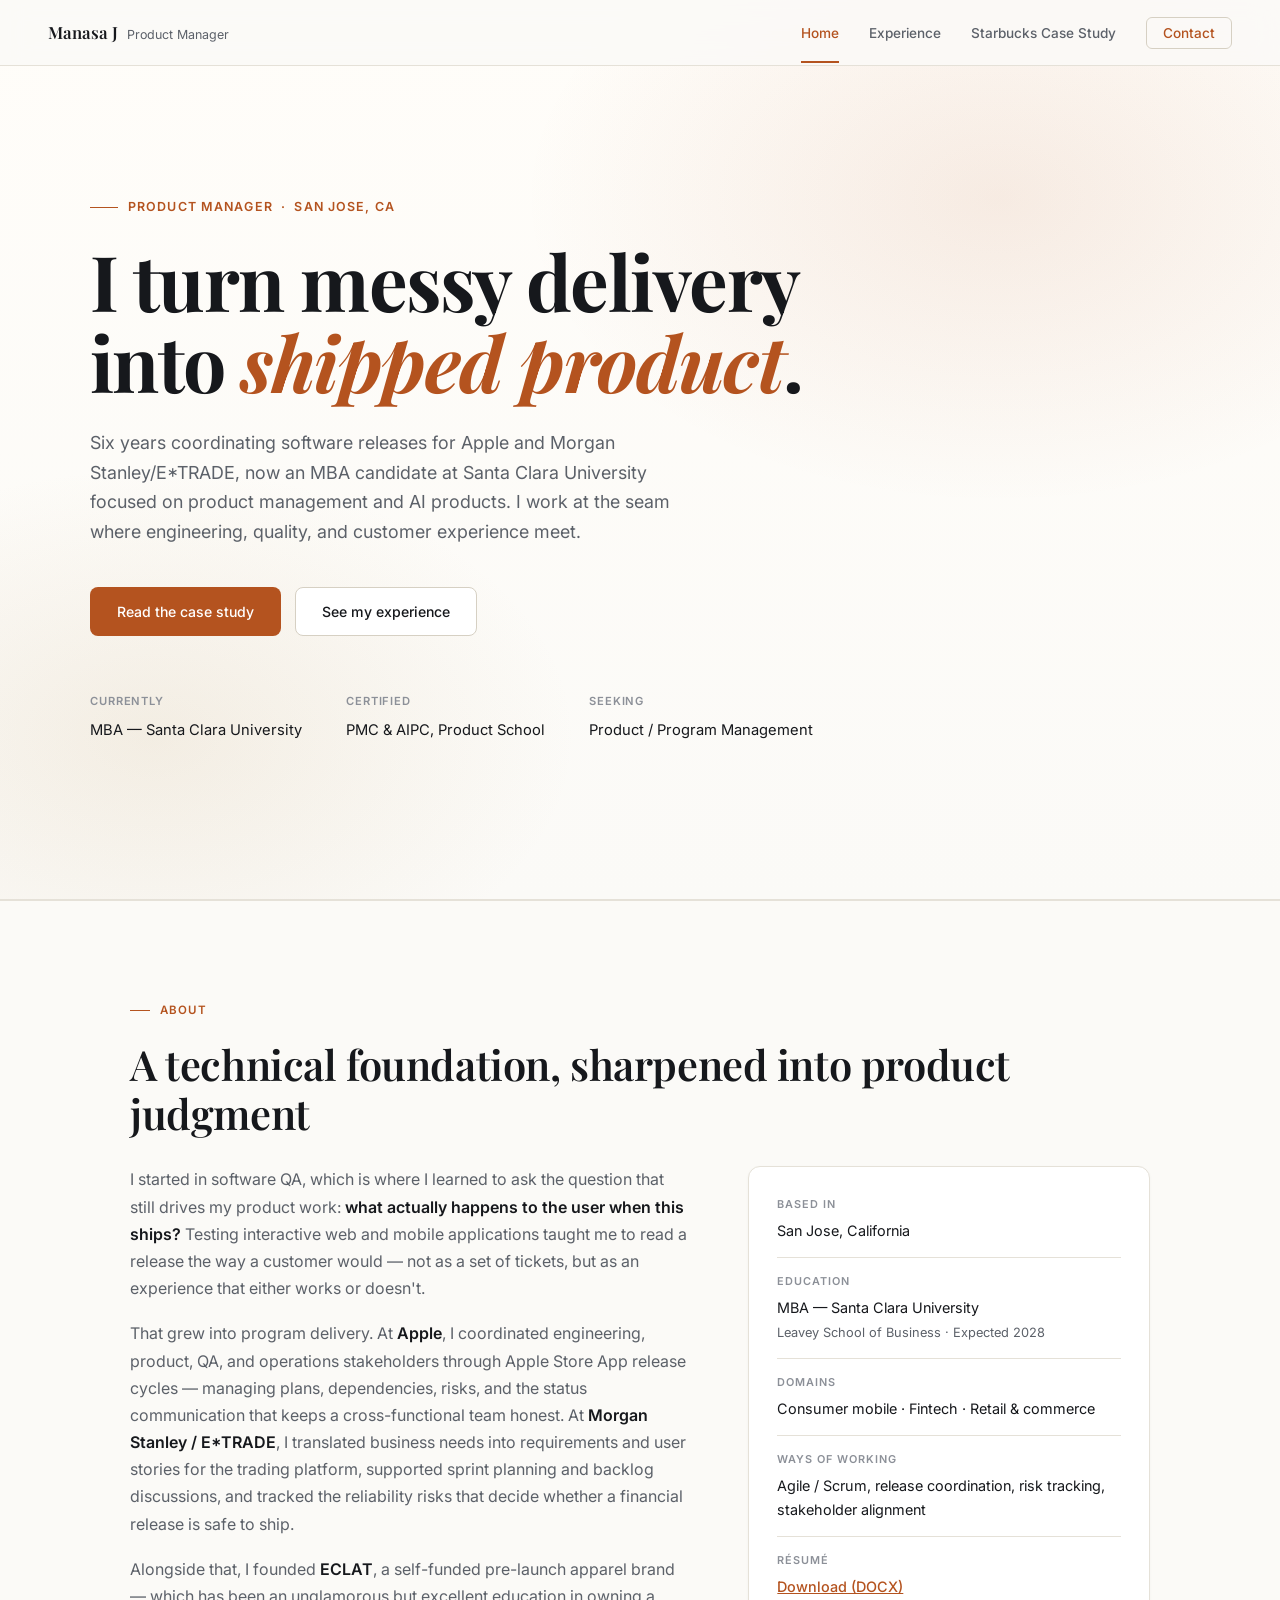
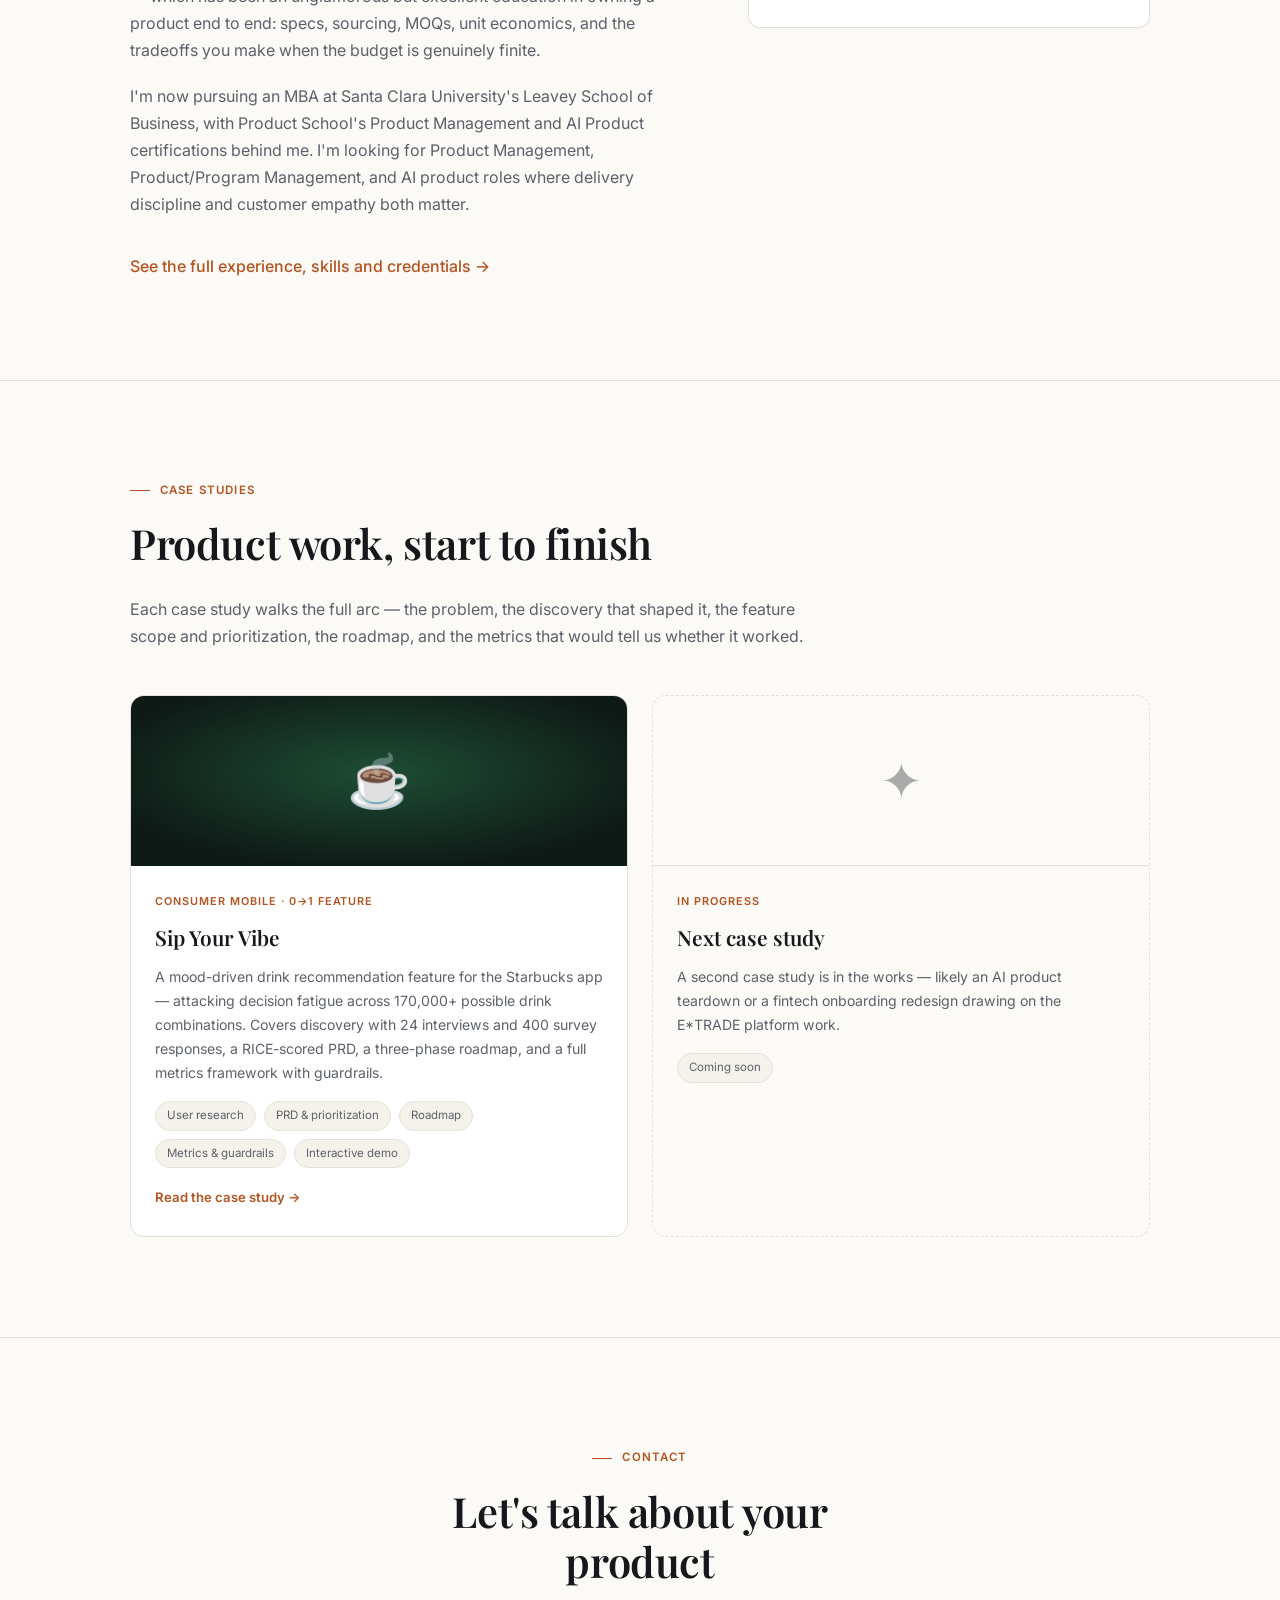
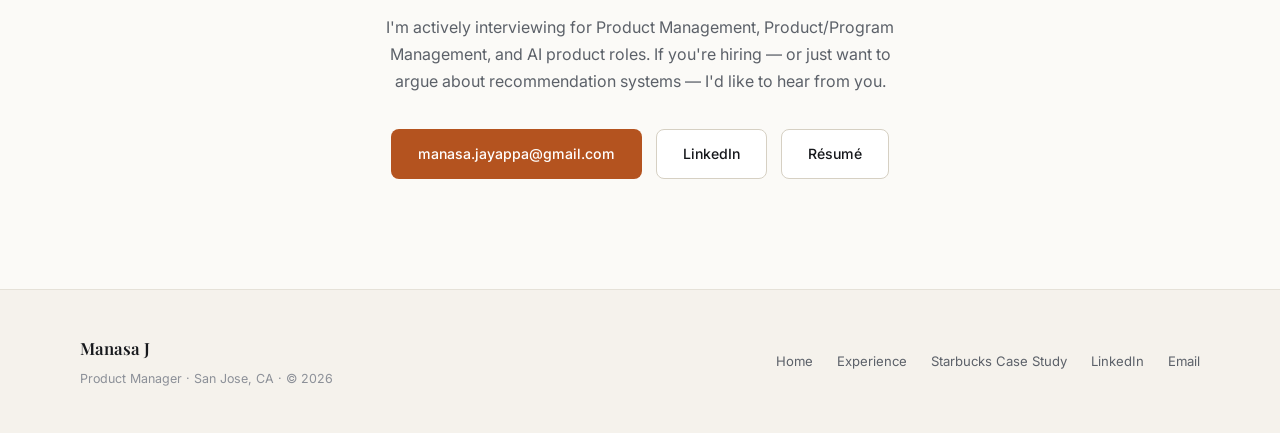
==== index.html @ 71fd7f44 "Split site into Home / Experience / Starbucks tabs; green case study - experience.html: roles, skill" ====
<!DOCTYPE html>
<html lang="en">
<head>
<meta charset="UTF-8">
<meta name="viewport" content="width=device-width, initial-scale=1.0">
<meta name="theme-color" content="#FBFAF7">
<title>Manasa J — Product Manager Portfolio</title>
<meta name="description" content="Product Manager portfolio of Manasa J — MBA candidate at Santa Clara University with program delivery experience across Apple and Morgan Stanley/E*TRADE.">
<meta property="og:title" content="Manasa J — Product Manager Portfolio">
<meta property="og:description" content="Program delivery at Apple and Morgan Stanley/E*TRADE, an MBA at Santa Clara University, and product case studies.">
<meta property="og:type" content="website">
<link rel="icon" href="data:image/svg+xml,%3Csvg xmlns='http://www.w3.org/2000/svg' viewBox='0 0 32 32'%3E%3Crect width='32' height='32' rx='7' fill='%23FBFAF7'/%3E%3Ctext x='16' y='23' font-family='Georgia,serif' font-size='20' font-weight='700' fill='%23B4531F' text-anchor='middle'%3EM%3C/text%3E%3C/svg%3E">
<link rel="preconnect" href="https://fonts.googleapis.com">
<link rel="preconnect" href="https://fonts.gstatic.com" crossorigin>
<link href="https://fonts.googleapis.com/css2?family=Playfair+Display:ital,wght@0,400;0,600;0,700;1,400;1,600&family=Inter:wght@300;400;500;600&display=swap" rel="stylesheet">
<link rel="stylesheet" href="assets/css/style.css">
</head>
<body>

<nav class="nav">
  <a class="nav-name" href="index.html">Manasa J<span>Product Manager</span></a>
  <button class="nav-toggle" aria-expanded="false" aria-label="Toggle navigation">Menu</button>
  <ul class="nav-links">
    <li><a href="index.html" class="current">Home</a></li>
    <li><a href="experience.html">Experience</a></li>
    <li><a href="case-studies/starbucks-mood-drinks.html">Starbucks Case Study</a></li>
    <li><a href="#contact" class="nav-cta">Contact</a></li>
  </ul>
</nav>

<!-- ============ HERO ============ -->
<header class="hero" id="top">
  <div class="hero-bg"></div>
  <div class="hero-inner reveal">
    <p class="hero-tag">Product Manager &nbsp;·&nbsp; San Jose, CA</p>
    <h1>I turn messy delivery into <em>shipped product</em>.</h1>
    <p class="hero-sub">
      Six years coordinating software releases for Apple and Morgan Stanley/E*TRADE, now an MBA candidate
      at Santa Clara University focused on product management and AI products. I work at the seam where
      engineering, quality, and customer experience meet.
    </p>
    <div class="hero-actions">
      <a class="btn btn-primary" href="case-studies/starbucks-mood-drinks.html">Read the case study</a>
      <a class="btn btn-ghost" href="experience.html">See my experience</a>
    </div>
    <div class="hero-meta">
      <div class="meta-item"><label>Currently</label><span>MBA — Santa Clara University</span></div>
      <div class="meta-item"><label>Certified</label><span>PMC &amp; AIPC, Product School</span></div>
      <div class="meta-item"><label>Seeking</label><span>Product / Program Management</span></div>
    </div>
  </div>
</header>

<hr class="divider">

<!-- ============ ABOUT ============ -->
<section class="section reveal" id="about">
  <div class="section-marker">About</div>
  <h2>A technical foundation, sharpened into product judgment</h2>
  <div class="about-grid">
    <div>
      <p>
        I started in software QA, which is where I learned to ask the question that still drives my product
        work: <strong>what actually happens to the user when this ships?</strong> Testing interactive web and
        mobile applications taught me to read a release the way a customer would — not as a set of tickets,
        but as an experience that either works or doesn't.
      </p>
      <p>
        That grew into program delivery. At <strong>Apple</strong>, I coordinated engineering, product, QA, and
        operations stakeholders through Apple Store App release cycles — managing plans, dependencies, risks,
        and the status communication that keeps a cross-functional team honest. At
        <strong>Morgan Stanley / E*TRADE</strong>, I translated business needs into requirements and user
        stories for the trading platform, supported sprint planning and backlog discussions, and tracked the
        reliability risks that decide whether a financial release is safe to ship.
      </p>
      <p>
        Alongside that, I founded <strong>ECLAT</strong>, a self-funded pre-launch apparel brand — which has
        been an unglamorous but excellent education in owning a product end to end: specs, sourcing, MOQs,
        unit economics, and the tradeoffs you make when the budget is genuinely finite.
      </p>
      <p>
        I'm now pursuing an MBA at Santa Clara University's Leavey School of Business, with Product School's
        Product Management and AI Product certifications behind me. I'm looking for Product Management,
        Product/Program Management, and AI product roles where delivery discipline and customer empathy both
        matter.
      </p>
    </div>
    <aside class="about-facts">
      <div class="fact">
        <div class="fact-label">Based in</div>
        <div class="fact-value">San Jose, California</div>
      </div>
      <div class="fact">
        <div class="fact-label">Education</div>
        <div class="fact-value">MBA — Santa Clara University<small>Leavey School of Business · Expected 2028</small></div>
      </div>
      <div class="fact">
        <div class="fact-label">Domains</div>
        <div class="fact-value">Consumer mobile · Fintech · Retail &amp; commerce</div>
      </div>
      <div class="fact">
        <div class="fact-label">Ways of working</div>
        <div class="fact-value">Agile / Scrum, release coordination, risk tracking, stakeholder alignment</div>
      </div>
      <div class="fact">
        <div class="fact-label">Résumé</div>
        <div class="fact-value"><a href="assets/files/Manasa_J_Resume.docx">Download (DOCX)</a></div>
      </div>
    </aside>
  </div>
  <p style="margin-top:34px;"><a href="experience.html" class="inline-link">See the full experience, skills and credentials &rarr;</a></p>
</section>

<hr class="divider">

<!-- ============ CASE STUDIES ============ -->
<section class="section reveal" id="work">
  <div class="section-marker">Case Studies</div>
  <h2>Product work, start to finish</h2>
  <p>
    Each case study walks the full arc — the problem, the discovery that shaped it, the feature scope and
    prioritization, the roadmap, and the metrics that would tell us whether it worked.
  </p>

  <div class="work-grid">
    <a class="work-card" href="case-studies/starbucks-mood-drinks.html">
      <div class="work-thumb brand-starbucks"><span class="glyph">☕</span></div>
      <div class="work-body">
        <div class="work-kicker">Consumer Mobile · 0→1 Feature</div>
        <h3>Sip Your Vibe</h3>
        <p>
          A mood-driven drink recommendation feature for the Starbucks app — attacking decision fatigue across
          170,000+ possible drink combinations. Covers discovery with 24 interviews and 400 survey responses,
          a RICE-scored PRD, a three-phase roadmap, and a full metrics framework with guardrails.
        </p>
        <div class="work-tags">
          <span class="tag">User research</span>
          <span class="tag">PRD &amp; prioritization</span>
          <span class="tag">Roadmap</span>
          <span class="tag">Metrics &amp; guardrails</span>
          <span class="tag">Interactive demo</span>
        </div>
        <div class="work-more">Read the case study →</div>
      </div>
    </a>

    <div class="work-card placeholder">
      <div class="work-thumb"><span class="glyph">✦</span></div>
      <div class="work-body">
        <div class="work-kicker">In progress</div>
        <h3>Next case study</h3>
        <p>
          A second case study is in the works — likely an AI product teardown or a fintech onboarding
          redesign drawing on the E*TRADE platform work.
        </p>
        <div class="work-tags"><span class="tag">Coming soon</span></div>
      </div>
    </div>
  </div>
</section>

<hr class="divider">

<!-- ============ CONTACT ============ -->
<section class="section contact reveal" id="contact">
  <div class="section-marker">Contact</div>
  <h2>Let's talk about your product</h2>
  <p>
    I'm actively interviewing for Product Management, Product/Program Management, and AI product roles.
    If you're hiring — or just want to argue about recommendation systems — I'd like to hear from you.
  </p>
  <div class="contact-links">
    <a class="btn btn-primary" href="mailto:manasa.jayappa@gmail.com">manasa.jayappa@gmail.com</a>
    <a class="btn btn-ghost" href="https://www.linkedin.com/in/YOUR-LINKEDIN/" target="_blank" rel="noopener">LinkedIn</a>
    <a class="btn btn-ghost" href="assets/files/Manasa_J_Resume.docx">Résumé</a>
  </div>
</section>

<footer class="site-footer">
  <div>
    <div class="footer-name">Manasa J</div>
    <p class="footer-note">Product Manager · San Jose, CA · &copy; <span data-year></span></p>
  </div>
  <div class="footer-links">
    <a href="index.html">Home</a>
    <a href="experience.html">Experience</a>
    <a href="case-studies/starbucks-mood-drinks.html">Starbucks Case Study</a>
    <a href="https://www.linkedin.com/in/YOUR-LINKEDIN/" target="_blank" rel="noopener">LinkedIn</a>
    <a href="mailto:manasa.jayappa@gmail.com">Email</a>
  </div>
</footer>

<script src="assets/js/main.js"></script>
</body>
</html>
---- assets/css/style.css ----
/* =========================================================
   Manasa J — Product Manager Portfolio
   Shared design system — light ivory / deep ink
   (Case study pages carry their own subject-brand theme.)
   ========================================================= */

*, *::before, *::after { box-sizing: border-box; margin: 0; padding: 0; }

:root {
  --paper:#FBFAF7;
  --surface:#FFFFFF;
  --panel:#F5F2EC;
  --border:#E5E1D8;
  --border-strong:#D6D0C3;
  --accent:#B4531F;
  --accent-soft:#C9673A;
  --accent-wash:#FAF0E9;
  --text:#16181C;
  --muted:#5C6169;
  --subtle:#8C9098;
  --serif:'Playfair Display', Georgia, serif;
  --sans:'Inter', -apple-system, BlinkMacSystemFont, 'Segoe UI', sans-serif;
  --maxw:1100px;
}

html { scroll-behavior:smooth; }

body {
  background:var(--paper);
  color:var(--text);
  font-family:var(--sans);
  font-size:16px;
  line-height:1.7;
  -webkit-font-smoothing:antialiased;
}

a { color:inherit; }
img { max-width:100%; display:block; }
::selection { background:var(--accent); color:#fff; }

/* ---------- Navigation ---------- */
.nav {
  position:fixed; top:0; left:0; right:0; z-index:100;
  display:flex; align-items:center; justify-content:space-between;
  padding:18px 48px;
  background:rgba(251,250,247,.86);
  backdrop-filter:blur(14px);
  border-bottom:1px solid var(--border);
}
.nav-name {
  font-family:var(--serif); font-size:1.05rem; color:var(--text);
  text-decoration:none; font-weight:600;
}
.nav-name span { color:var(--muted); font-family:var(--sans); font-size:.78rem; font-weight:400; margin-left:9px; }
.nav-links { display:flex; gap:30px; list-style:none; align-items:center; }
.nav-links a { text-decoration:none; color:var(--muted); font-size:.85rem; font-weight:500; transition:color .2s; }
.nav-links a:hover, .nav-links a.active { color:var(--accent); }
.nav-cta {
  border:1px solid var(--border-strong); border-radius:6px;
  padding:7px 16px !important; color:var(--accent) !important; transition:all .2s;
}
.nav-cta:hover { background:var(--accent); border-color:var(--accent); color:#fff !important; }
.nav-toggle {
  display:none; background:none; border:1px solid var(--border-strong);
  border-radius:6px; color:var(--text); font-size:.9rem; font-weight:500;
  padding:7px 14px; cursor:pointer;
}

/* ---------- Layout ---------- */
.section { max-width:var(--maxw); margin:0 auto; padding:100px 40px; }
.section.narrow { max-width:920px; }
.divider { border:none; border-top:1px solid var(--border); margin:0; }

.section-marker {
  font-size:.72rem; font-weight:600; letter-spacing:.1em; text-transform:uppercase;
  color:var(--accent); margin-bottom:18px;
  display:flex; align-items:center; gap:10px;
}
.section-marker::before { content:''; display:block; width:20px; height:1px; background:var(--accent); }

h1,h2,h3 { font-family:var(--serif); color:var(--text); }
h2 { font-size:clamp(1.8rem,3.5vw,2.6rem); font-weight:600; line-height:1.2; margin-bottom:28px; letter-spacing:-.01em; }
h3 { font-size:1.25rem; font-weight:600; margin-bottom:12px; }
p { color:var(--muted); margin-bottom:18px; max-width:68ch; }
p:last-child { margin-bottom:0; }
strong { color:var(--text); font-weight:600; }

/* ---------- Hero ---------- */
.hero {
  min-height:100vh; display:flex; flex-direction:column; justify-content:center;
  padding:120px 80px 80px; position:relative; overflow:hidden;
  border-bottom:1px solid var(--border);
}
.hero-bg {
  position:absolute; inset:0;
  background:
    radial-gradient(ellipse 60% 55% at 78% 22%, rgba(180,83,31,.10) 0%, transparent 62%),
    radial-gradient(ellipse 55% 50% at 12% 82%, rgba(198,168,120,.16) 0%, transparent 60%),
    linear-gradient(180deg, #FFFDF9 0%, var(--paper) 100%);
}
.hero-inner { position:relative; max-width:var(--maxw); margin:0 auto; width:100%; }
.hero-tag { font-size:.78rem; font-weight:600; letter-spacing:.09em; text-transform:uppercase; color:var(--accent); margin-bottom:22px; }
.hero-tag::before { content:''; display:inline-block; width:28px; height:1px; background:var(--accent); vertical-align:middle; margin-right:10px; }
.hero h1 { font-size:clamp(2.6rem,6vw,4.8rem); font-weight:700; line-height:1.06; max-width:16ch; letter-spacing:-.02em; }
.hero h1 em { font-style:italic; color:var(--accent); }
.hero-sub { margin-top:26px; font-size:1.12rem; color:var(--muted); max-width:56ch; line-height:1.65; }
.hero-actions { margin-top:40px; display:flex; gap:14px; flex-wrap:wrap; }
.btn {
  display:inline-block; text-decoration:none; font-size:.88rem; font-weight:500;
  padding:12px 26px; border-radius:8px; transition:all .2s; border:1px solid transparent;
}
.btn-primary { background:var(--accent); color:#fff; }
.btn-primary:hover { background:var(--accent-soft); transform:translateY(-1px); }
.btn-ghost { border-color:var(--border-strong); color:var(--text); background:var(--surface); }
.btn-ghost:hover { border-color:var(--accent); color:var(--accent); }
.hero-meta { margin-top:56px; display:flex; gap:44px; flex-wrap:wrap; }
.meta-item label { display:block; font-size:.7rem; letter-spacing:.08em; color:var(--subtle); margin-bottom:4px; font-weight:600; text-transform:uppercase; }
.meta-item span { font-size:.92rem; color:var(--text); }

/* ---------- About ---------- */
.about-grid { display:grid; grid-template-columns:1.4fr 1fr; gap:56px; align-items:start; }
.about-facts { background:var(--surface); border:1px solid var(--border); border-radius:12px; padding:28px; box-shadow:0 1px 3px rgba(22,24,28,.04); }
.fact { padding:14px 0; border-bottom:1px solid var(--border); }
.fact:last-child { border-bottom:none; padding-bottom:0; }
.fact:first-child { padding-top:0; }
.fact-label { font-size:.68rem; letter-spacing:.09em; text-transform:uppercase; color:var(--subtle); margin-bottom:5px; font-weight:600; }
.fact-value { font-size:.9rem; color:var(--text); }
.fact-value small { display:block; color:var(--muted); font-size:.8rem; margin-top:2px; }
.fact-value a { color:var(--accent); font-weight:500; }

/* ---------- Case study cards ---------- */
.work-grid { display:grid; grid-template-columns:repeat(auto-fit,minmax(320px,1fr)); gap:24px; margin-top:44px; }
.work-card {
  display:block; text-decoration:none; background:var(--surface);
  border:1px solid var(--border); border-radius:14px; overflow:hidden;
  transition:transform .25s ease, box-shadow .25s ease, border-color .25s ease;
}
.work-card:hover { transform:translateY(-4px); border-color:var(--border-strong); box-shadow:0 12px 28px rgba(22,24,28,.10); }
.work-thumb {
  height:170px; position:relative; display:flex; align-items:center; justify-content:center;
  background:var(--panel); border-bottom:1px solid var(--border);
}
/* Each case study thumbnail previews its own subject's brand colours */
.work-thumb.brand-starbucks { background:radial-gradient(ellipse 80% 80% at 50% 45%, #1E4D35 0%, #0E1A16 72%); border-bottom-color:#0E1A16; }
.work-thumb .glyph { font-size:3.2rem; }
.work-body { padding:26px 24px 28px; }
.work-kicker { font-size:.68rem; letter-spacing:.09em; text-transform:uppercase; color:var(--accent); font-weight:600; margin-bottom:10px; }
.work-card h3 { font-size:1.3rem; margin-bottom:10px; }
.work-card p { font-size:.88rem; margin-bottom:16px; }
.work-tags { display:flex; flex-wrap:wrap; gap:8px; }
.tag { font-size:.72rem; padding:4px 11px; background:var(--panel); border:1px solid var(--border); border-radius:20px; color:var(--muted); }
.work-more { margin-top:18px; font-size:.82rem; color:var(--accent); font-weight:600; }
.work-card.placeholder { border-style:dashed; background:transparent; }
.work-card.placeholder:hover { transform:none; box-shadow:none; border-color:var(--border); }
.work-card.placeholder .work-thumb { background:transparent; }
.work-card.placeholder .glyph { opacity:.35; }

/* ---------- Experience timeline ---------- */
.timeline { margin-top:44px; position:relative; }
.timeline::before { content:''; position:absolute; left:7px; top:10px; bottom:10px; width:1px; background:var(--border-strong); }
.tl-item { position:relative; padding-left:44px; padding-bottom:44px; }
.tl-item:last-child { padding-bottom:0; }
.tl-dot { position:absolute; left:0; top:6px; width:15px; height:15px; border-radius:50%; background:var(--paper); border:2px solid var(--border-strong); }
.tl-item.current .tl-dot { background:var(--accent); border-color:var(--accent); }
.tl-head { display:flex; justify-content:space-between; gap:18px; flex-wrap:wrap; align-items:baseline; margin-bottom:4px; }
.tl-role { font-family:var(--serif); font-size:1.2rem; font-weight:600; color:var(--text); }
.tl-when { font-size:.76rem; color:var(--subtle); white-space:nowrap; letter-spacing:.04em; font-weight:500; }
.tl-org { font-size:.85rem; color:var(--accent); margin-bottom:12px; font-weight:500; }
.tl-points { list-style:none; }
.tl-points li { font-size:.88rem; color:var(--muted); padding:4px 0; display:flex; gap:11px; align-items:baseline; }
.tl-points li::before { content:'–'; color:var(--subtle); flex-shrink:0; }

/* ---------- Skills ---------- */
.skills-grid { display:grid; grid-template-columns:repeat(auto-fit,minmax(260px,1fr)); gap:20px; margin-top:44px; }
.skill-card { background:var(--surface); border:1px solid var(--border); border-radius:12px; padding:26px 22px; }
.skill-card h3 { font-family:var(--sans); font-size:.9rem; font-weight:600; margin-bottom:16px; letter-spacing:.01em; }
.chips { display:flex; flex-wrap:wrap; gap:8px; }

/* ---------- Education & certs ---------- */
.edu-grid { display:grid; grid-template-columns:repeat(auto-fit,minmax(250px,1fr)); gap:1px; background:var(--border); border:1px solid var(--border); border-radius:12px; overflow:hidden; margin-top:40px; }
.edu-cell { background:var(--surface); padding:26px 24px; }
.edu-degree { font-family:var(--serif); font-size:1.05rem; font-weight:600; color:var(--text); margin-bottom:6px; }
.edu-school { font-size:.85rem; color:var(--accent); margin-bottom:4px; }
.edu-when { font-size:.78rem; color:var(--subtle); }
.cert-row { display:flex; gap:16px; flex-wrap:wrap; margin-top:28px; }
.cert {
  display:flex; align-items:center; gap:12px; background:var(--accent-wash);
  border:1px solid var(--border); border-left:3px solid var(--accent);
  border-radius:0 8px 8px 0; padding:16px 22px;
}
.cert-name { font-size:.88rem; color:var(--text); font-weight:600; }
.cert-issuer { font-size:.76rem; color:var(--muted); }

/* ---------- Contact ---------- */
.contact { text-align:center; padding-top:110px; padding-bottom:110px; }
.contact .section-marker { justify-content:center; }
.contact h2 { max-width:20ch; margin-left:auto; margin-right:auto; }
.contact p { margin-left:auto; margin-right:auto; max-width:52ch; }
.contact-links { display:flex; gap:14px; justify-content:center; flex-wrap:wrap; margin-top:34px; }

/* ---------- Footer ---------- */
.site-footer {
  border-top:1px solid var(--border); background:var(--panel);
  padding:44px 80px;
  display:flex; justify-content:space-between; align-items:center; flex-wrap:wrap; gap:20px;
}
.footer-name { font-family:var(--serif); font-size:1.05rem; color:var(--text); font-weight:600; }
.footer-note { font-size:.78rem; color:var(--subtle); margin-top:5px; max-width:none; }
.footer-links { display:flex; gap:24px; flex-wrap:wrap; }
.footer-links a { font-size:.82rem; color:var(--muted); text-decoration:none; transition:color .2s; }
.footer-links a:hover { color:var(--accent); }

/* ---------- Reveal on scroll ---------- */
.reveal { opacity:0; transform:translateY(22px); }
.reveal.in { opacity:1; transform:none; transition:opacity .7s ease, transform .7s ease; }
@media (prefers-reduced-motion: reduce) {
  .reveal { opacity:1; transform:none; }
  html { scroll-behavior:auto; }
}

/* ---------- Responsive ---------- */
@media (max-width:860px) {
  .about-grid { grid-template-columns:1fr; gap:36px; }
}
@media (max-width:768px) {
  .nav { padding:14px 22px; flex-wrap:wrap; }
  .nav-toggle { display:block; }
  .nav-links {
    display:none; width:100%; flex-direction:column; align-items:flex-start;
    gap:2px; padding:14px 0 6px;
  }
  .nav-links.open { display:flex; }
  .nav-links a { padding:8px 0; font-size:.92rem; }
  .nav-cta { padding:8px 16px !important; }
  .hero { padding:110px 24px 70px; min-height:auto; }
  .section { padding:70px 24px; }
  .hero-meta { gap:26px; }
  .site-footer { padding:36px 24px; flex-direction:column; align-items:flex-start; }
  .timeline::before { left:6px; }
}

/* =========================================================
   Multi-page shell — tabs, sub-page headers, cross-page CTA
   ========================================================= */

/* Current tab */
.nav-links a.current { color:var(--accent); position:relative; }
.nav-links a.current::after {
  content:''; position:absolute; left:0; right:0; bottom:-22px;
  height:2px; background:var(--accent);
}
.nav-links a.current.nav-cta::after { display:none; }

/* Inline text link */
.inline-link { color:var(--accent); text-decoration:none; font-weight:500; border-bottom:1px solid transparent; transition:border-color .2s; }
.inline-link:hover { border-bottom-color:var(--accent); }

/* Sub-page header */
.page-head {
  position:relative; overflow:hidden;
  padding:158px 80px 70px;
  border-bottom:1px solid var(--border);
}
.page-head-bg {
  position:absolute; inset:0;
  background:
    radial-gradient(ellipse 55% 80% at 80% 18%, rgba(180,83,31,.09) 0%, transparent 62%),
    radial-gradient(ellipse 50% 70% at 8% 92%, rgba(198,168,120,.15) 0%, transparent 60%),
    linear-gradient(180deg, #FFFDF9 0%, var(--paper) 100%);
}
.page-head-inner { position:relative; max-width:var(--maxw); margin:0 auto; }
.page-head h1 {
  font-size:clamp(2.2rem,4.6vw,3.4rem); font-weight:700; line-height:1.08;
  margin-top:6px; letter-spacing:-.02em; max-width:18ch;
}
.page-head h1 em { font-style:italic; color:var(--accent); }
.page-head .lede { margin-top:20px; font-size:1.05rem; color:var(--muted); max-width:60ch; }

/* Cross-page CTA card */
.cs-next-card {
  display:flex; justify-content:space-between; align-items:center; gap:24px; flex-wrap:wrap;
  background:var(--surface); border:1px solid var(--border); border-radius:12px; padding:32px 34px;
}
.cs-next-card h3 { margin-bottom:6px; }
.cs-next-card p { font-size:.88rem; margin:0; }

@media (max-width:768px) {
  .nav-links a.current::after { display:none; }
  .page-head { padding:104px 24px 50px; }
  .cs-next-card { padding:26px 22px; }
}
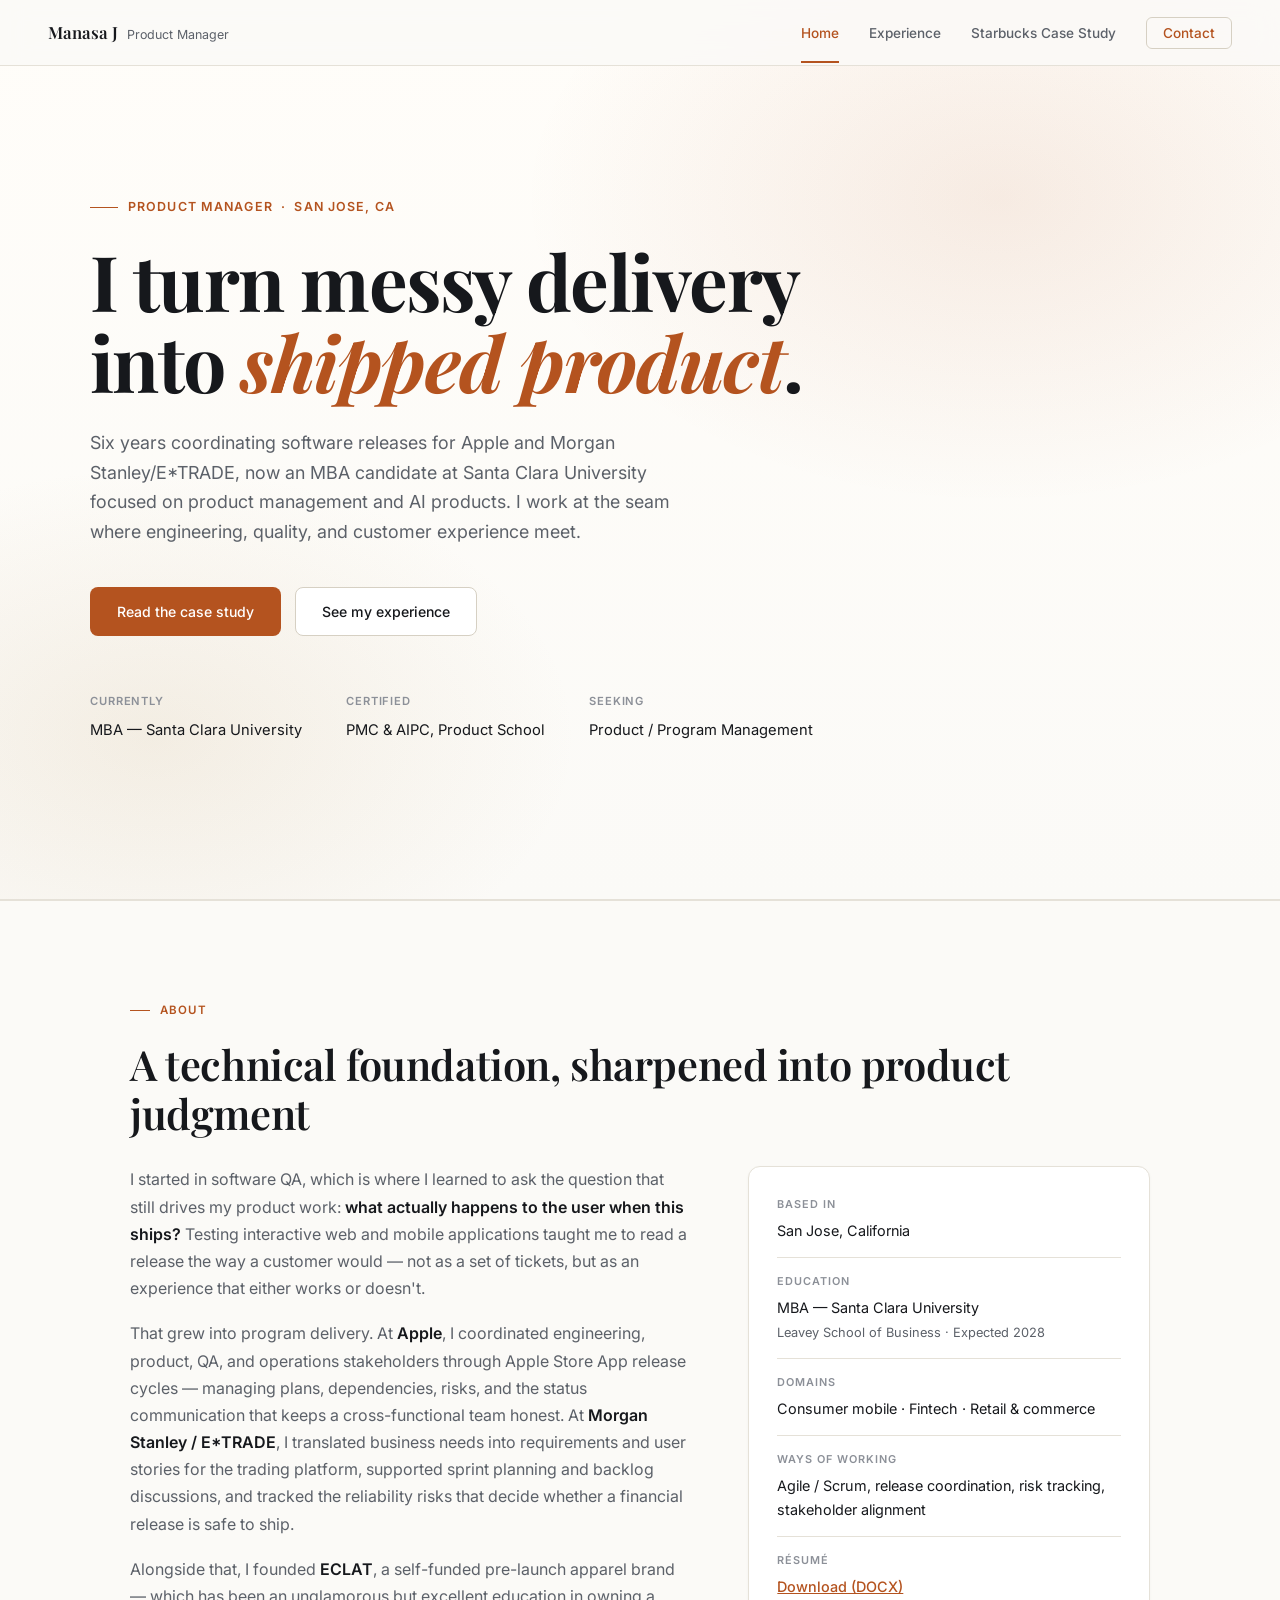
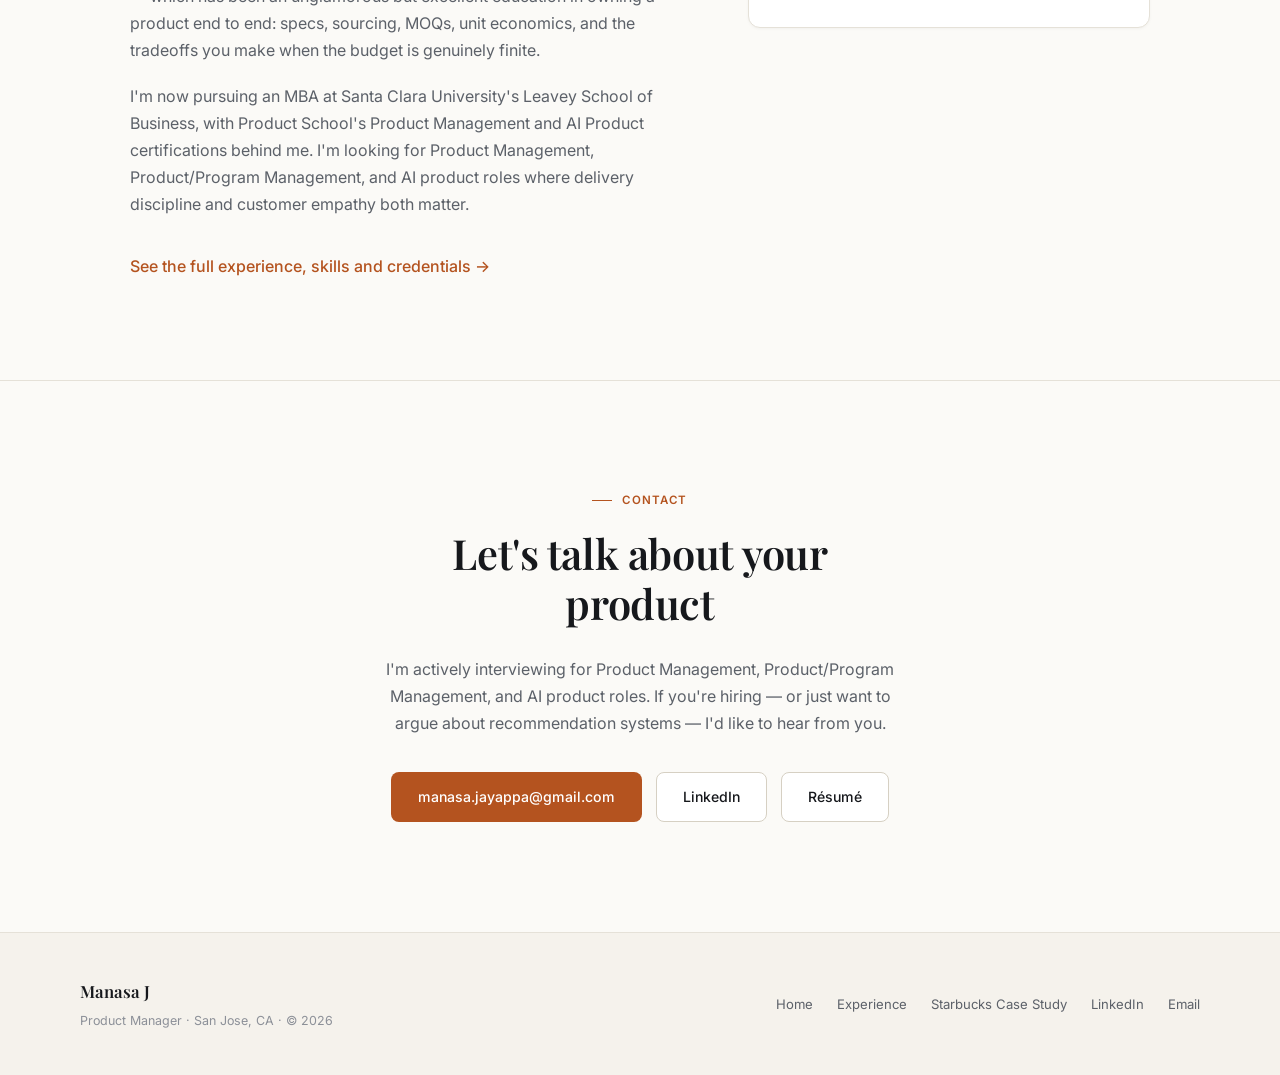
==== commit e551d907: "Move case study off the landing page into an At-a-Glance summary - index.html: remove the case-studi" ====
--- a/index.html
+++ b/index.html
@@ -113,54 +113,6 @@
 
 <hr class="divider">
 
-<!-- ============ CASE STUDIES ============ -->
-<section class="section reveal" id="work">
-  <div class="section-marker">Case Studies</div>
-  <h2>Product work, start to finish</h2>
-  <p>
-    Each case study walks the full arc — the problem, the discovery that shaped it, the feature scope and
-    prioritization, the roadmap, and the metrics that would tell us whether it worked.
-  </p>
-
-  <div class="work-grid">
-    <a class="work-card" href="case-studies/starbucks-mood-drinks.html">
-      <div class="work-thumb brand-starbucks"><span class="glyph">☕</span></div>
-      <div class="work-body">
-        <div class="work-kicker">Consumer Mobile · 0→1 Feature</div>
-        <h3>Sip Your Vibe</h3>
-        <p>
-          A mood-driven drink recommendation feature for the Starbucks app — attacking decision fatigue across
-          170,000+ possible drink combinations. Covers discovery with 24 interviews and 400 survey responses,
-          a RICE-scored PRD, a three-phase roadmap, and a full metrics framework with guardrails.
-        </p>
-        <div class="work-tags">
-          <span class="tag">User research</span>
-          <span class="tag">PRD &amp; prioritization</span>
-          <span class="tag">Roadmap</span>
-          <span class="tag">Metrics &amp; guardrails</span>
-          <span class="tag">Interactive demo</span>
-        </div>
-        <div class="work-more">Read the case study →</div>
-      </div>
-    </a>
-
-    <div class="work-card placeholder">
-      <div class="work-thumb"><span class="glyph">✦</span></div>
-      <div class="work-body">
-        <div class="work-kicker">In progress</div>
-        <h3>Next case study</h3>
-        <p>
-          A second case study is in the works — likely an AI product teardown or a fintech onboarding
-          redesign drawing on the E*TRADE platform work.
-        </p>
-        <div class="work-tags"><span class="tag">Coming soon</span></div>
-      </div>
-    </div>
-  </div>
-</section>
-
-<hr class="divider">
-
 <!-- ============ CONTACT ============ -->
 <section class="section contact reveal" id="contact">
   <div class="section-marker">Contact</div>
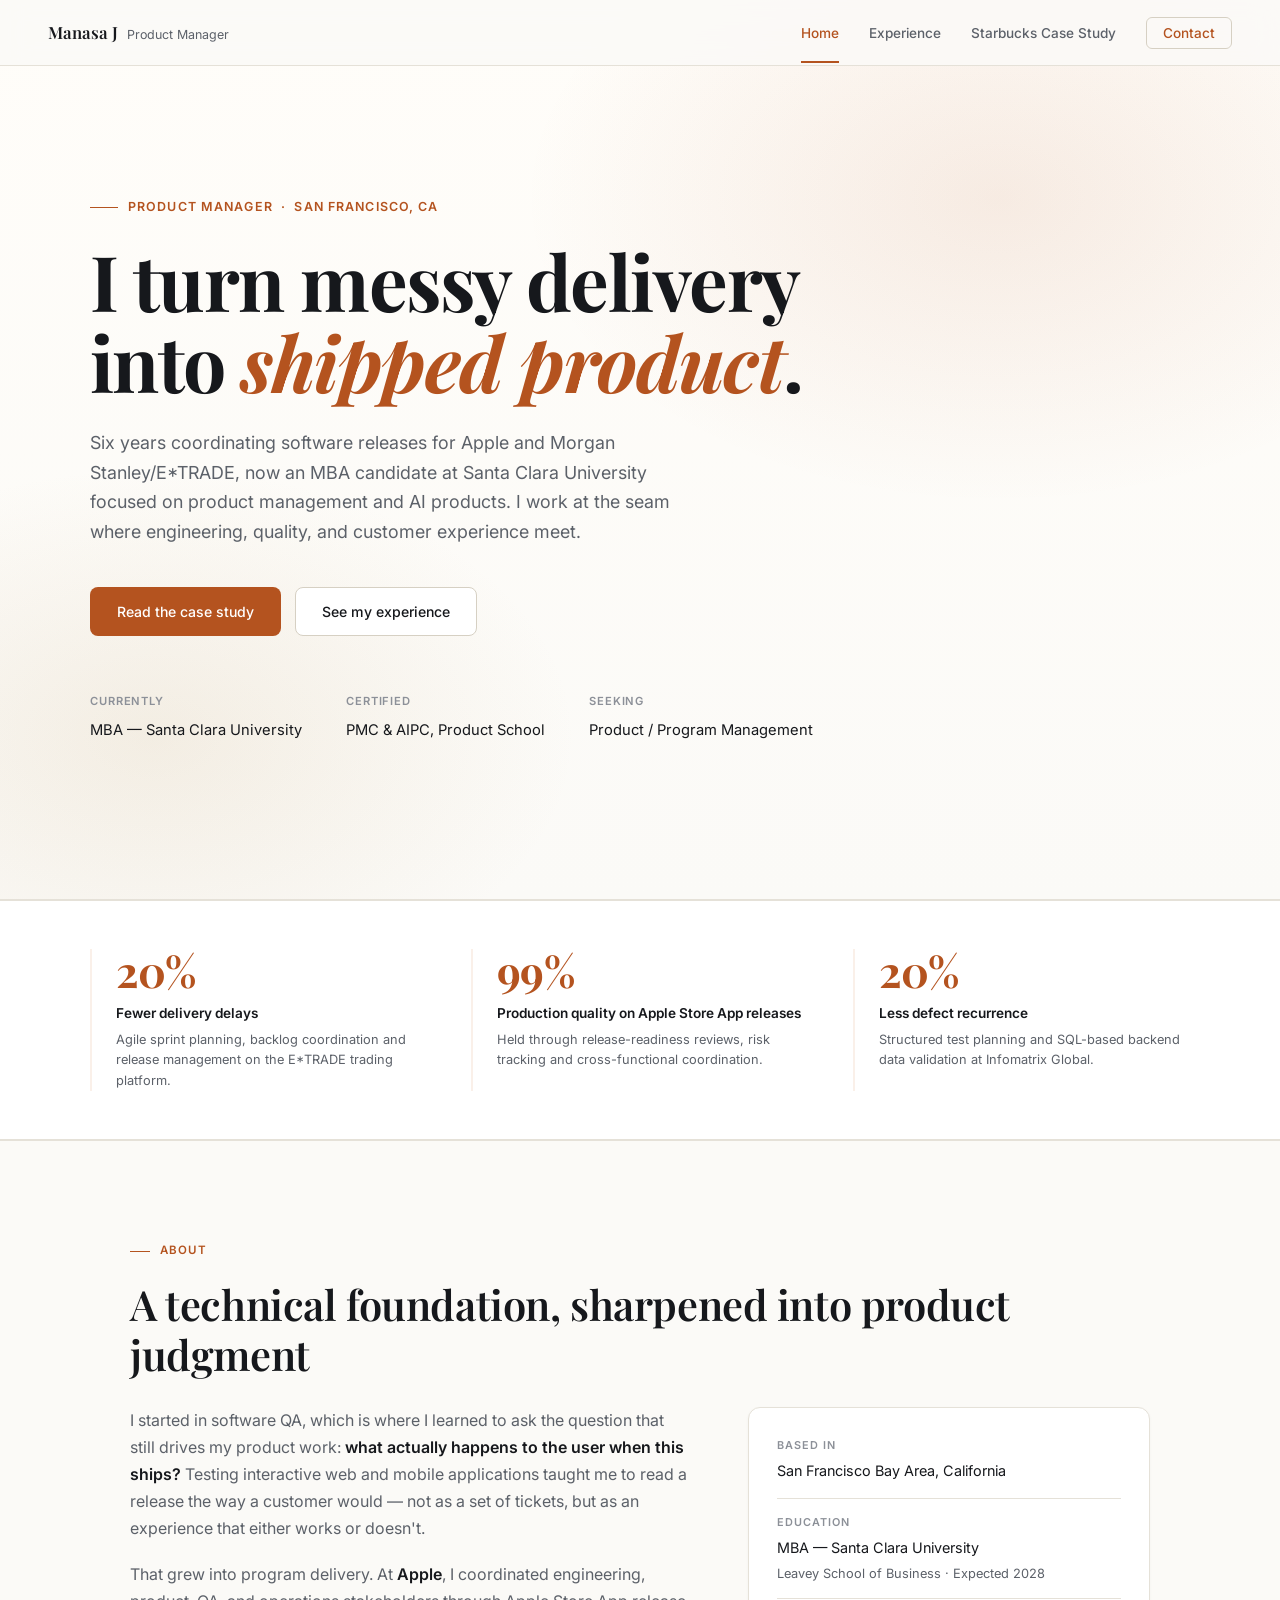
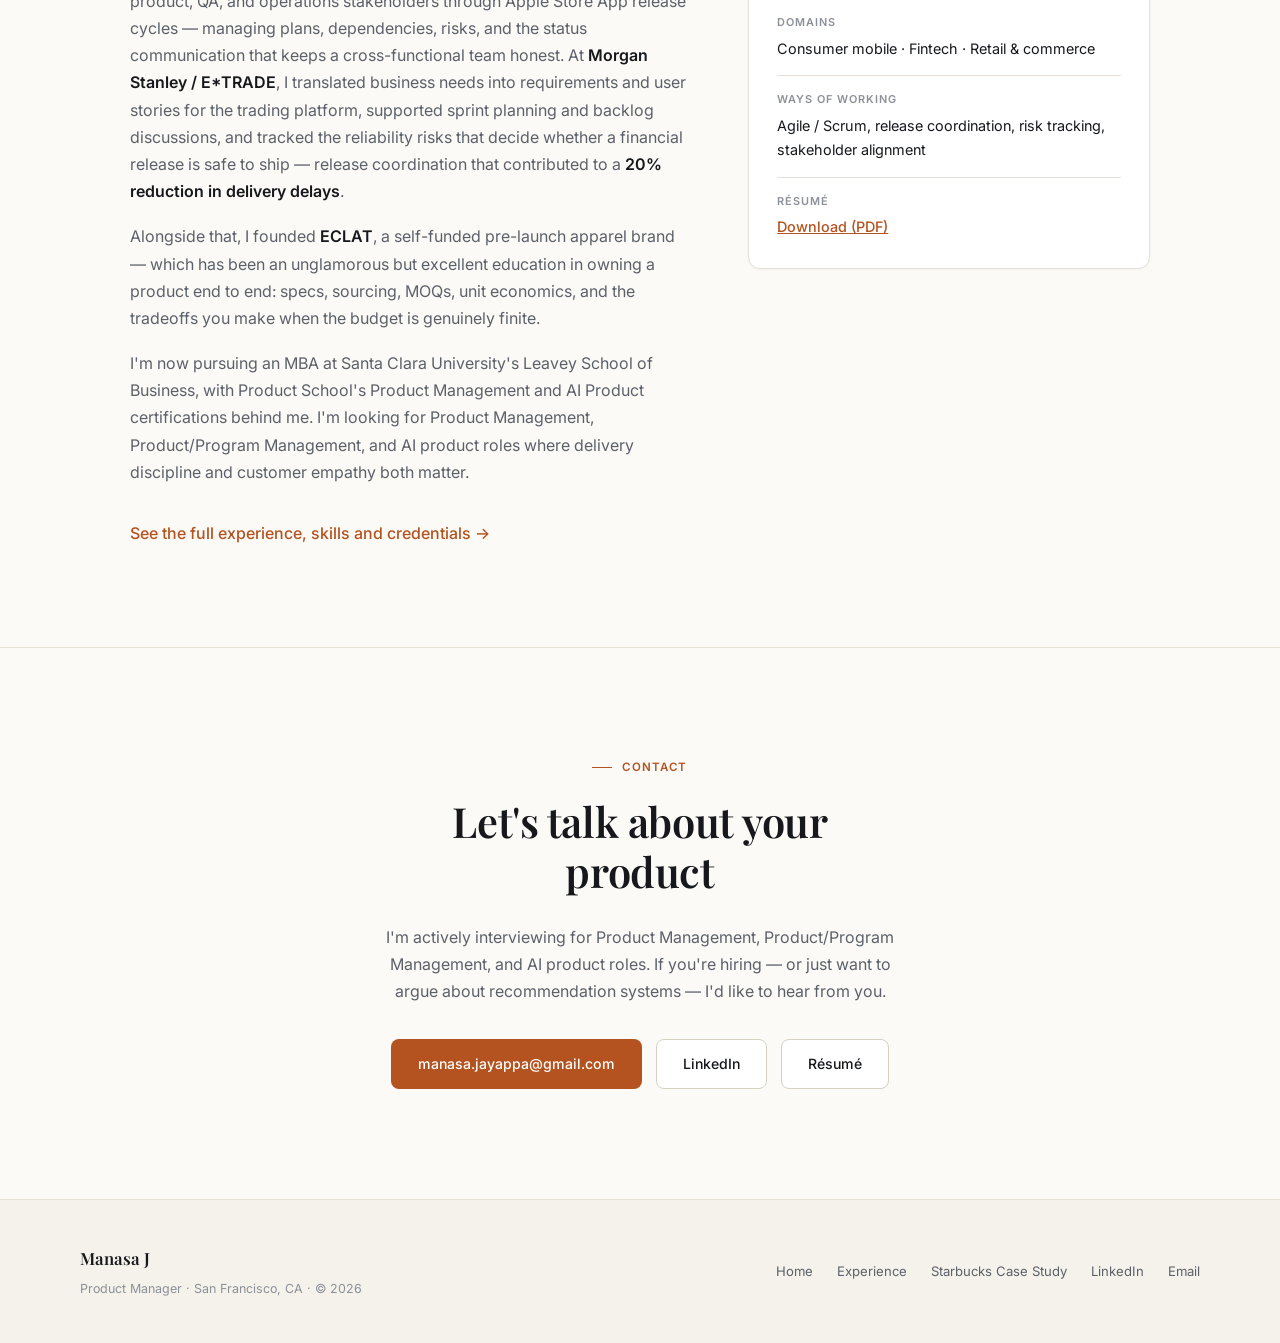
==== commit 95057228: "Update site to match the latest résumé - Add a results band on the home page with the three headline" ====
--- a/index.html
+++ b/index.html
@@ -5,7 +5,7 @@
 <meta name="viewport" content="width=device-width, initial-scale=1.0">
 <meta name="theme-color" content="#FBFAF7">
 <title>Manasa J — Product Manager Portfolio</title>
-<meta name="description" content="Product Manager portfolio of Manasa J — MBA candidate at Santa Clara University with program delivery experience across Apple and Morgan Stanley/E*TRADE.">
+<meta name="description" content="Product Manager portfolio of Manasa J — MBA candidate at Santa Clara University with program delivery experience across Apple and Morgan Stanley/E*TRADE. San Francisco, CA.">
 <meta property="og:title" content="Manasa J — Product Manager Portfolio">
 <meta property="og:description" content="Program delivery at Apple and Morgan Stanley/E*TRADE, an MBA at Santa Clara University, and product case studies.">
 <meta property="og:type" content="website">
@@ -32,7 +32,7 @@
 <header class="hero" id="top">
   <div class="hero-bg"></div>
   <div class="hero-inner reveal">
-    <p class="hero-tag">Product Manager &nbsp;·&nbsp; San Jose, CA</p>
+    <p class="hero-tag">Product Manager &nbsp;·&nbsp; San Francisco, CA</p>
     <h1>I turn messy delivery into <em>shipped product</em>.</h1>
     <p class="hero-sub">
       Six years coordinating software releases for Apple and Morgan Stanley/E*TRADE, now an MBA candidate
@@ -50,6 +50,27 @@
     </div>
   </div>
 </header>
+
+<!-- ============ RESULTS ============ -->
+<section class="stat-band reveal">
+  <div class="stat-band-inner">
+    <div class="stat">
+      <div class="stat-num">20%</div>
+      <div class="stat-label">Fewer delivery delays</div>
+      <p class="stat-note">Agile sprint planning, backlog coordination and release management on the E*TRADE trading platform.</p>
+    </div>
+    <div class="stat">
+      <div class="stat-num">99%</div>
+      <div class="stat-label">Production quality on Apple Store App releases</div>
+      <p class="stat-note">Held through release-readiness reviews, risk tracking and cross-functional coordination.</p>
+    </div>
+    <div class="stat">
+      <div class="stat-num">20%</div>
+      <div class="stat-label">Less defect recurrence</div>
+      <p class="stat-note">Structured test planning and SQL-based backend data validation at Infomatrix Global.</p>
+    </div>
+  </div>
+</section>
 
 <hr class="divider">
 
@@ -71,7 +92,8 @@
         and the status communication that keeps a cross-functional team honest. At
         <strong>Morgan Stanley / E*TRADE</strong>, I translated business needs into requirements and user
         stories for the trading platform, supported sprint planning and backlog discussions, and tracked the
-        reliability risks that decide whether a financial release is safe to ship.
+        reliability risks that decide whether a financial release is safe to ship — release coordination that
+        contributed to a <strong>20% reduction in delivery delays</strong>.
       </p>
       <p>
         Alongside that, I founded <strong>ECLAT</strong>, a self-funded pre-launch apparel brand — which has
@@ -88,7 +110,7 @@
     <aside class="about-facts">
       <div class="fact">
         <div class="fact-label">Based in</div>
-        <div class="fact-value">San Jose, California</div>
+        <div class="fact-value">San Francisco Bay Area, California</div>
       </div>
       <div class="fact">
         <div class="fact-label">Education</div>
@@ -104,7 +126,7 @@
       </div>
       <div class="fact">
         <div class="fact-label">Résumé</div>
-        <div class="fact-value"><a href="assets/files/Manasa_J_Resume.docx">Download (DOCX)</a></div>
+        <div class="fact-value"><a href="assets/files/Manasa_Jayappa_Resume.pdf">Download (PDF)</a></div>
       </div>
     </aside>
   </div>
@@ -124,14 +146,14 @@
   <div class="contact-links">
     <a class="btn btn-primary" href="mailto:manasa.jayappa@gmail.com">manasa.jayappa@gmail.com</a>
     <a class="btn btn-ghost" href="https://www.linkedin.com/in/YOUR-LINKEDIN/" target="_blank" rel="noopener">LinkedIn</a>
-    <a class="btn btn-ghost" href="assets/files/Manasa_J_Resume.docx">Résumé</a>
+    <a class="btn btn-ghost" href="assets/files/Manasa_Jayappa_Resume.pdf">Résumé</a>
   </div>
 </section>
 
 <footer class="site-footer">
   <div>
     <div class="footer-name">Manasa J</div>
-    <p class="footer-note">Product Manager · San Jose, CA · &copy; <span data-year></span></p>
+    <p class="footer-note">Product Manager · San Francisco, CA · &copy; <span data-year></span></p>
   </div>
   <div class="footer-links">
     <a href="index.html">Home</a>
--- a/assets/css/style.css
+++ b/assets/css/style.css
@@ -167,8 +167,9 @@
 .tl-when { font-size:.76rem; color:var(--subtle); white-space:nowrap; letter-spacing:.04em; font-weight:500; }
 .tl-org { font-size:.85rem; color:var(--accent); margin-bottom:12px; font-weight:500; }
 .tl-points { list-style:none; }
-.tl-points li { font-size:.88rem; color:var(--muted); padding:4px 0; display:flex; gap:11px; align-items:baseline; }
-.tl-points li::before { content:'–'; color:var(--subtle); flex-shrink:0; }
+.tl-points li { font-size:.88rem; color:var(--muted); padding:4px 0 4px 20px; position:relative; }
+.tl-points li::before { content:'–'; color:var(--subtle); position:absolute; left:0; top:4px; }
+.tl-points li strong { color:var(--text); font-weight:600; }
 
 /* ---------- Skills ---------- */
 .skills-grid { display:grid; grid-template-columns:repeat(auto-fit,minmax(260px,1fr)); gap:20px; margin-top:44px; }
@@ -289,3 +290,27 @@
   .page-head { padding:104px 24px 50px; }
   .cs-next-card { padding:26px 22px; }
 }
+
+/* ---------- Results / stat band ---------- */
+.stat-band {
+  background:var(--surface);
+  border-top:1px solid var(--border);
+  border-bottom:1px solid var(--border);
+  padding:48px 80px;
+}
+.stat-band-inner {
+  max-width:var(--maxw); margin:0 auto;
+  display:grid; grid-template-columns:repeat(3,1fr); gap:44px;
+}
+.stat { border-left:2px solid var(--accent-wash); padding-left:24px; }
+.stat-num {
+  font-family:var(--serif); font-weight:700; color:var(--accent);
+  font-size:clamp(2rem,3.4vw,2.7rem); line-height:1; letter-spacing:-.02em;
+}
+.stat-label { margin-top:12px; font-size:.85rem; font-weight:600; line-height:1.45; }
+.stat-note { margin-top:6px; font-size:.8rem; color:var(--muted); line-height:1.6; }
+
+@media (max-width:768px) {
+  .stat-band { padding:34px 24px; }
+  .stat-band-inner { grid-template-columns:1fr; gap:28px; }
+}
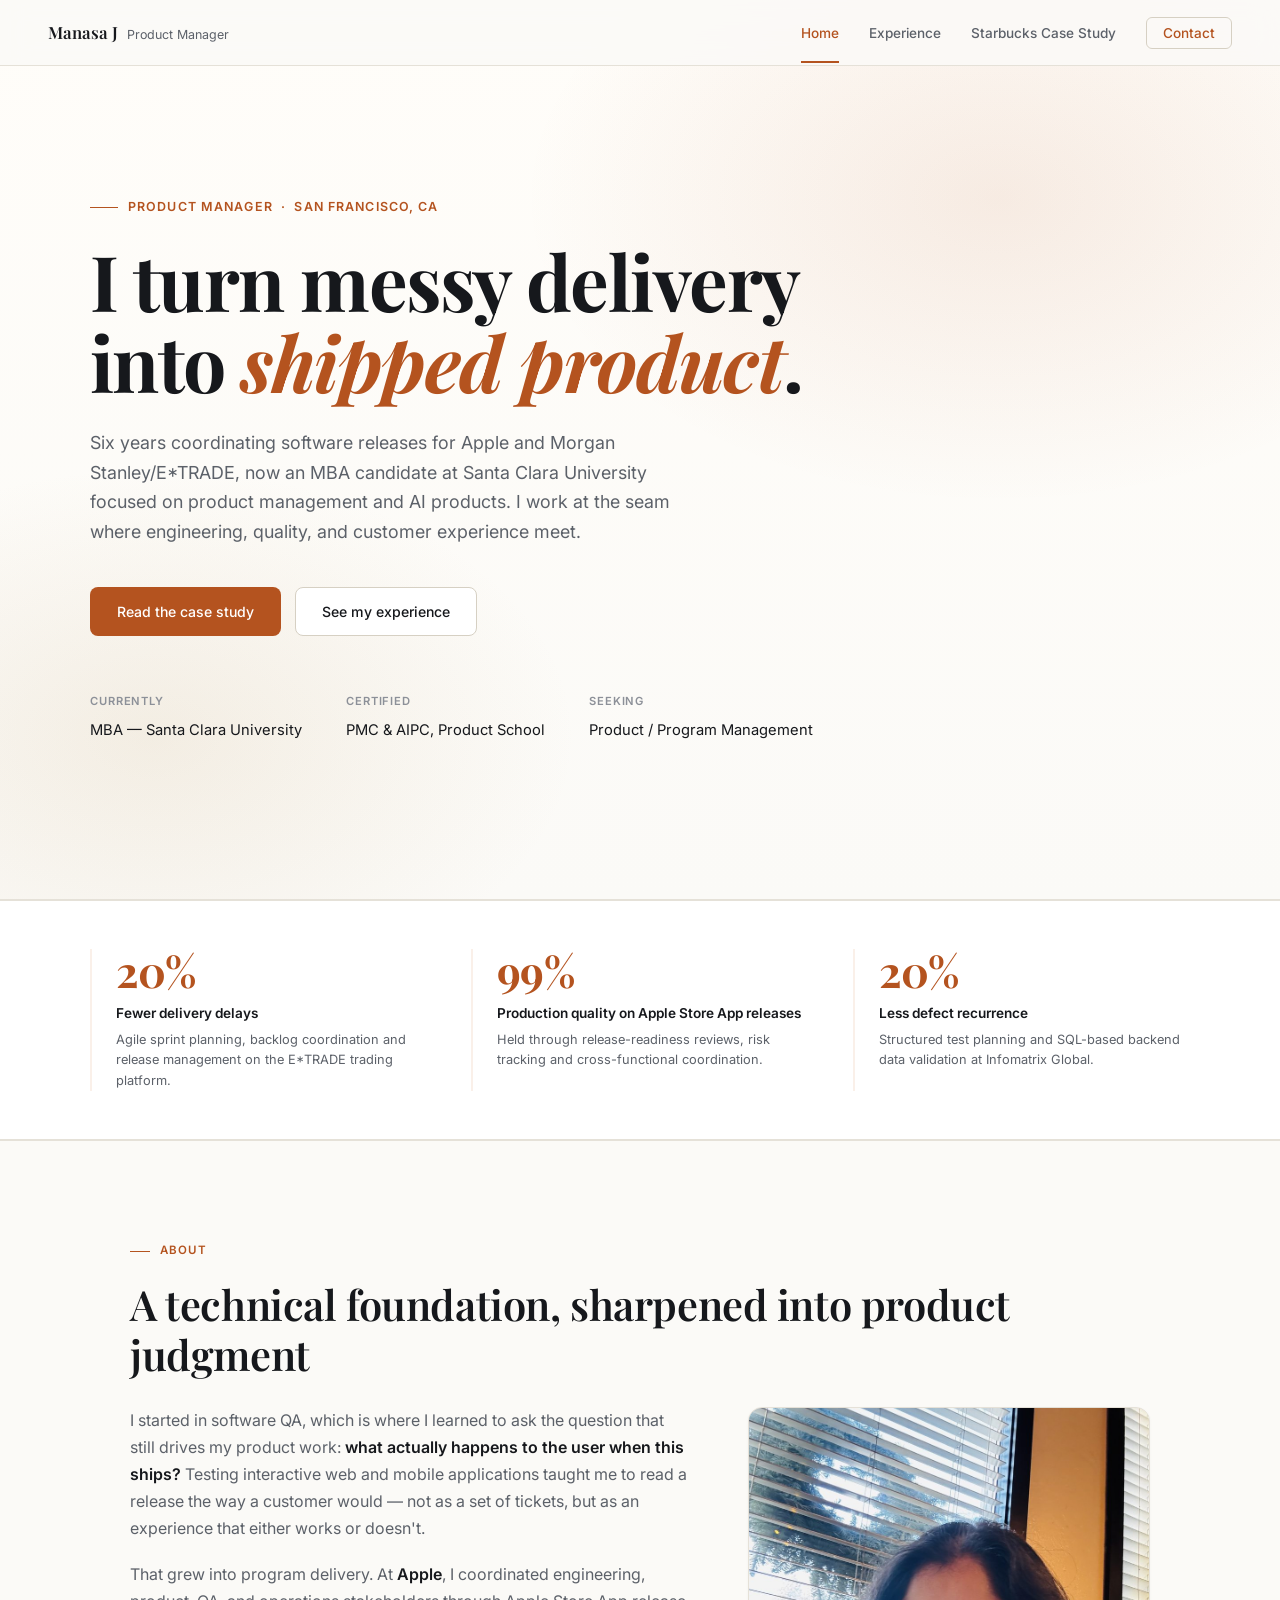
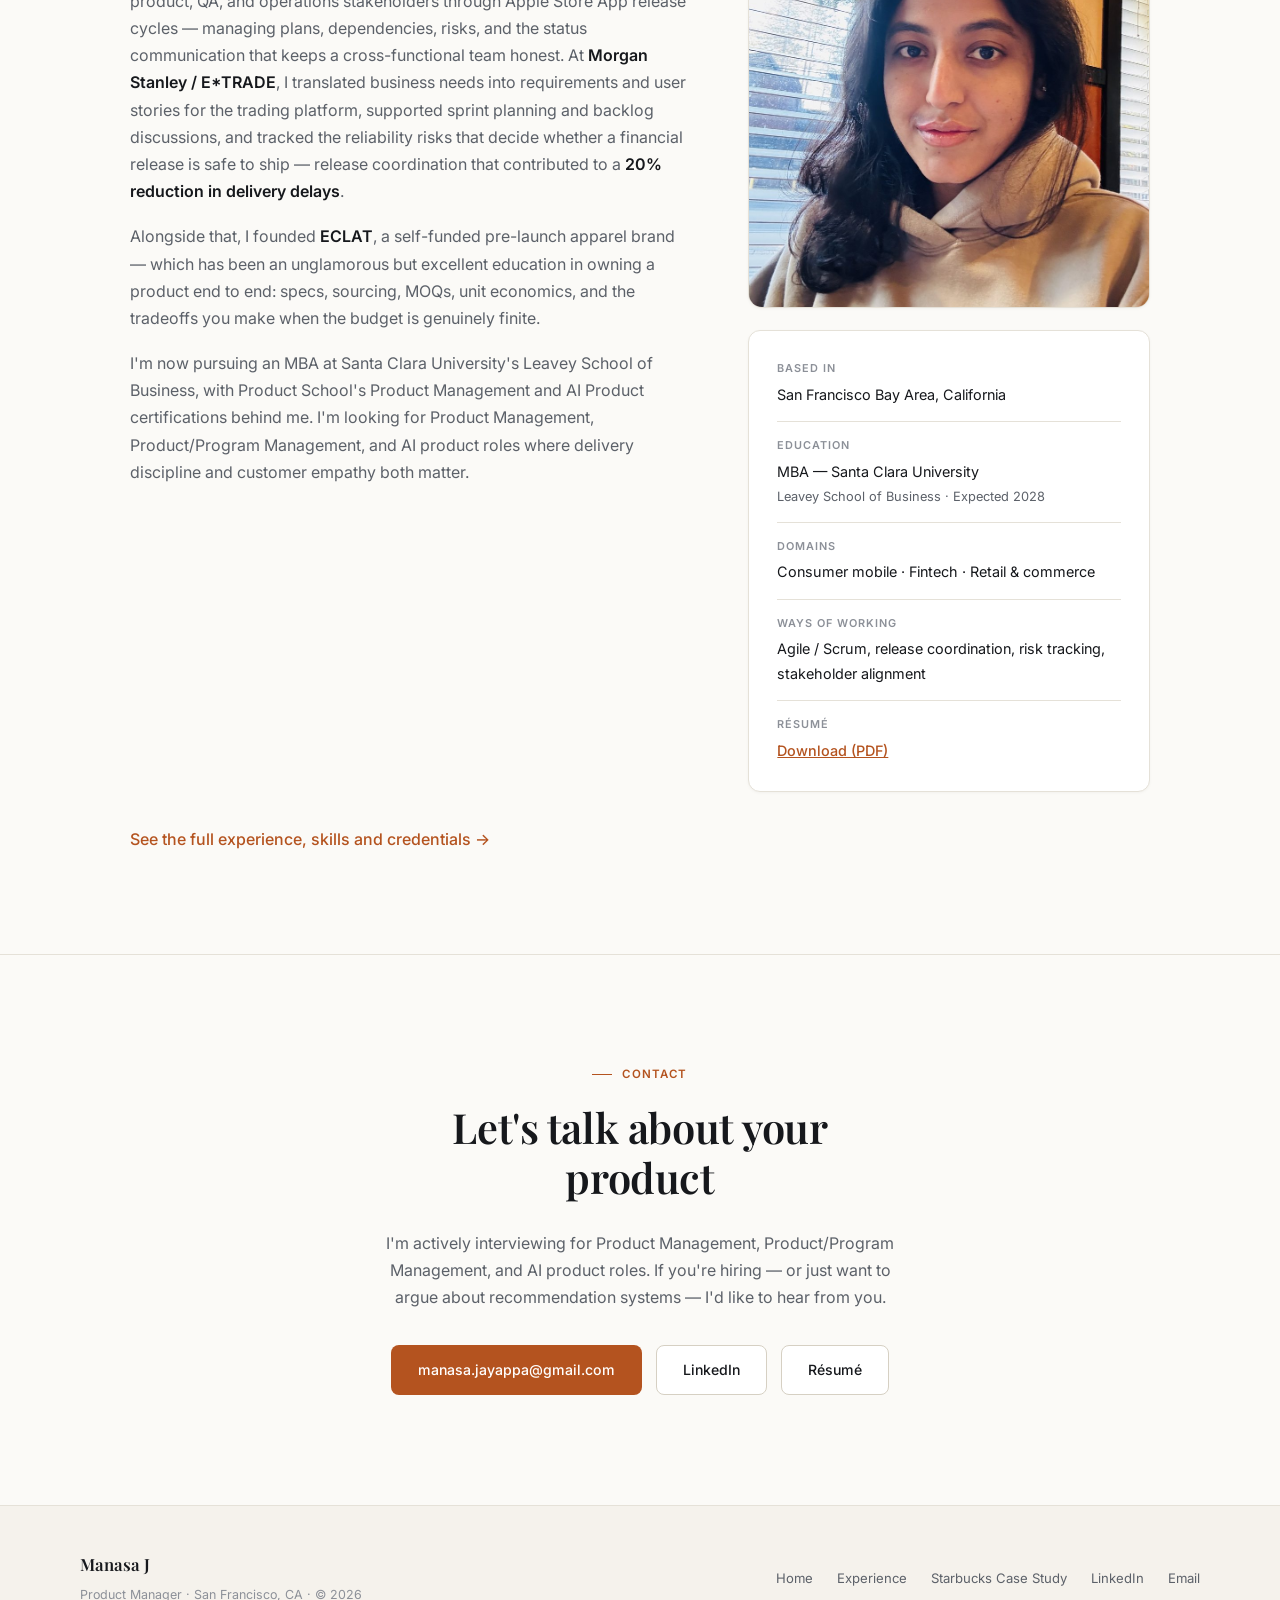
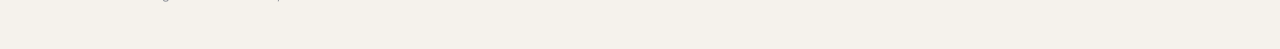
==== commit 4930d614: "Add portrait to the About section - assets/img/manasa.jpg: 900x1200, 184 KB (from a 2.1 MB original)" ====
--- a/index.html
+++ b/index.html
@@ -107,7 +107,13 @@
         matter.
       </p>
     </div>
-    <aside class="about-facts">
+    <aside class="about-side">
+      <figure class="about-photo">
+        <img src="assets/img/manasa.jpg" width="900" height="1200"
+             alt="Manasa J, Product Manager based in the San Francisco Bay Area"
+             decoding="async">
+      </figure>
+      <div class="about-facts">
       <div class="fact">
         <div class="fact-label">Based in</div>
         <div class="fact-value">San Francisco Bay Area, California</div>
@@ -127,6 +133,7 @@
       <div class="fact">
         <div class="fact-label">Résumé</div>
         <div class="fact-value"><a href="assets/files/Manasa_Jayappa_Resume.pdf">Download (PDF)</a></div>
+      </div>
       </div>
     </aside>
   </div>
--- a/assets/css/style.css
+++ b/assets/css/style.css
@@ -314,3 +314,16 @@
   .stat-band { padding:34px 24px; }
   .stat-band-inner { grid-template-columns:1fr; gap:28px; }
 }
+
+/* ---------- About: portrait ---------- */
+.about-side { display:flex; flex-direction:column; gap:22px; }
+.about-photo { margin:0; border-radius:14px; overflow:hidden; border:1px solid var(--border);
+  background:var(--panel); box-shadow:0 1px 3px rgba(22,24,28,.04); }
+.about-photo img {
+  display:block; width:100%; height:auto; aspect-ratio:4/5;
+  object-fit:cover; object-position:center 32%;
+}
+@media (max-width:860px) {
+  .about-side { gap:26px; }
+  .about-photo { max-width:320px; }
+}
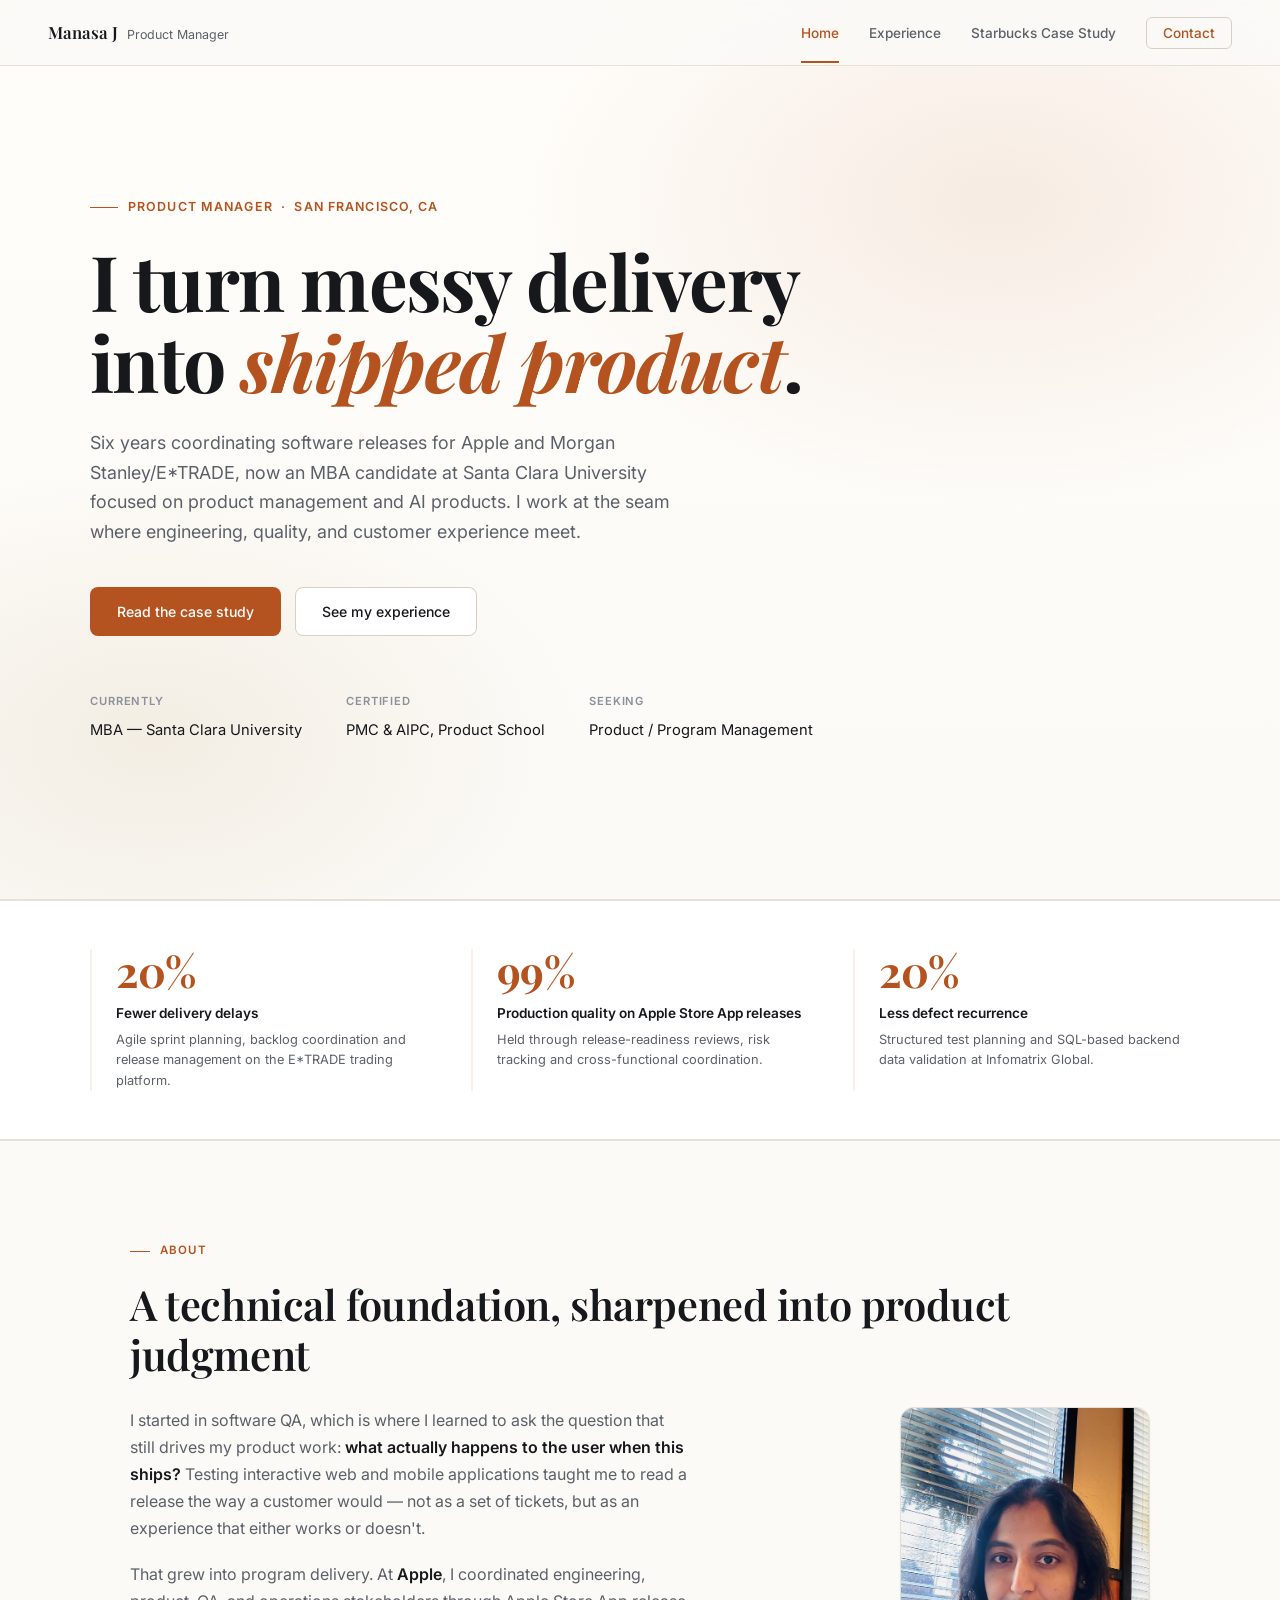
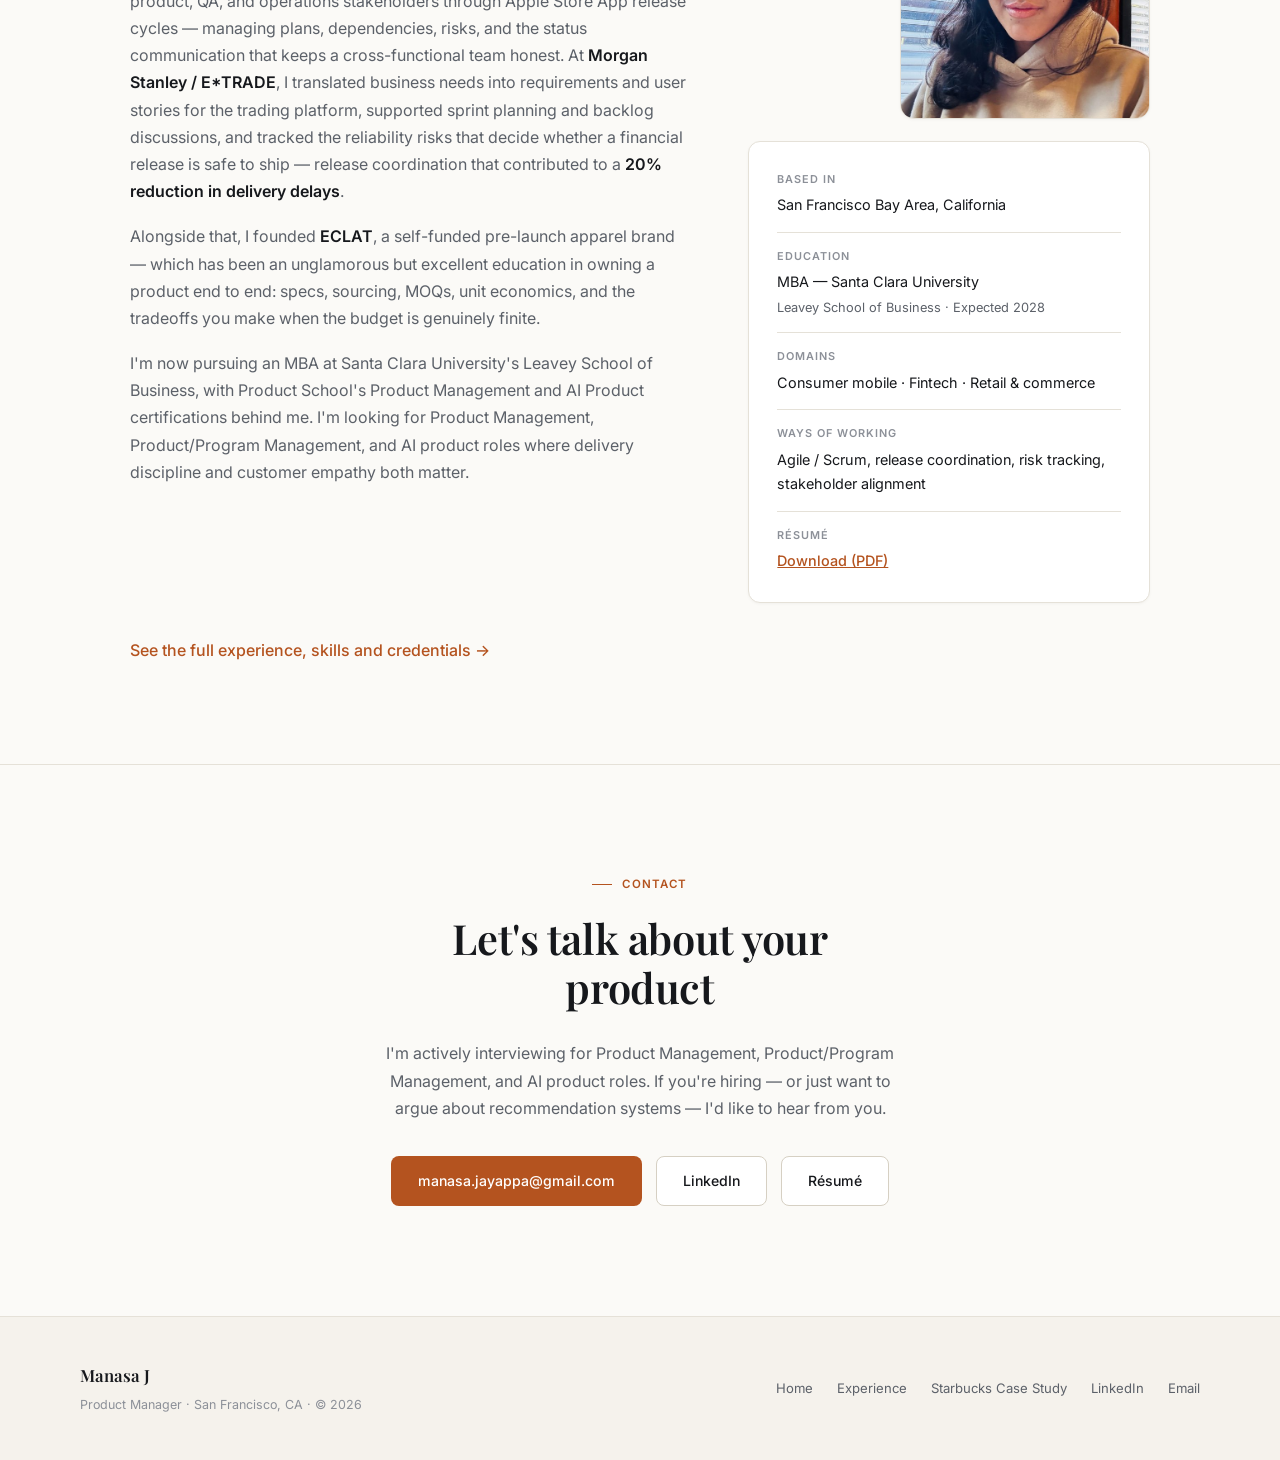
==== commit 51709ae7: "Scale down the About portrait - Cap .about-photo at 250px (230px on narrow screens) and right-align " ====
--- a/index.html
+++ b/index.html
@@ -109,7 +109,7 @@
     </div>
     <aside class="about-side">
       <figure class="about-photo">
-        <img src="assets/img/manasa.jpg" width="900" height="1200"
+        <img src="assets/img/manasa.jpg" width="600" height="800"
              alt="Manasa J, Product Manager based in the San Francisco Bay Area"
              decoding="async">
       </figure>
--- a/assets/css/style.css
+++ b/assets/css/style.css
@@ -317,13 +317,13 @@
 
 /* ---------- About: portrait ---------- */
 .about-side { display:flex; flex-direction:column; gap:22px; }
-.about-photo { margin:0; border-radius:14px; overflow:hidden; border:1px solid var(--border);
-  background:var(--panel); box-shadow:0 1px 3px rgba(22,24,28,.04); }
+.about-photo { margin:0 0 0 auto; max-width:250px; border-radius:14px; overflow:hidden;
+  border:1px solid var(--border); background:var(--panel); box-shadow:0 1px 3px rgba(22,24,28,.04); }
 .about-photo img {
   display:block; width:100%; height:auto; aspect-ratio:4/5;
   object-fit:cover; object-position:center 32%;
 }
 @media (max-width:860px) {
   .about-side { gap:26px; }
-  .about-photo { max-width:320px; }
-}
+  .about-photo { max-width:230px; margin:0; }
+}
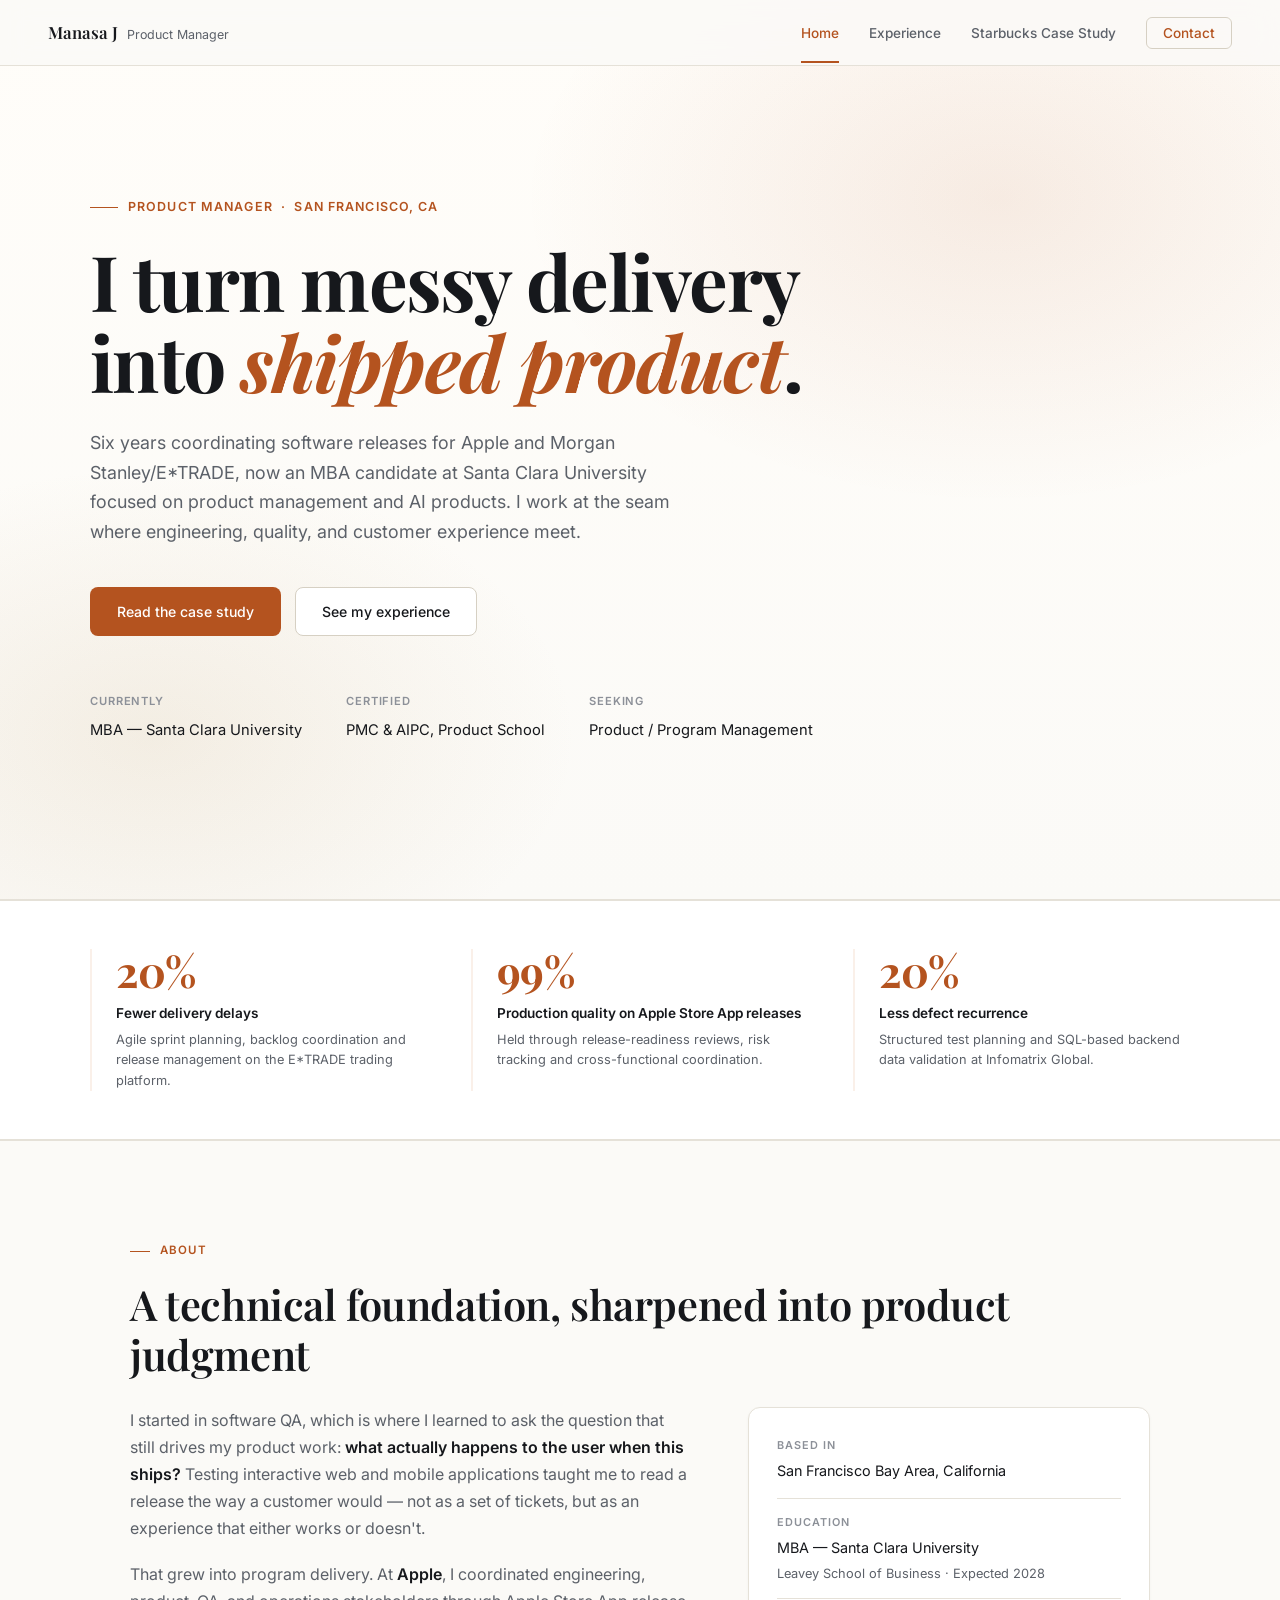
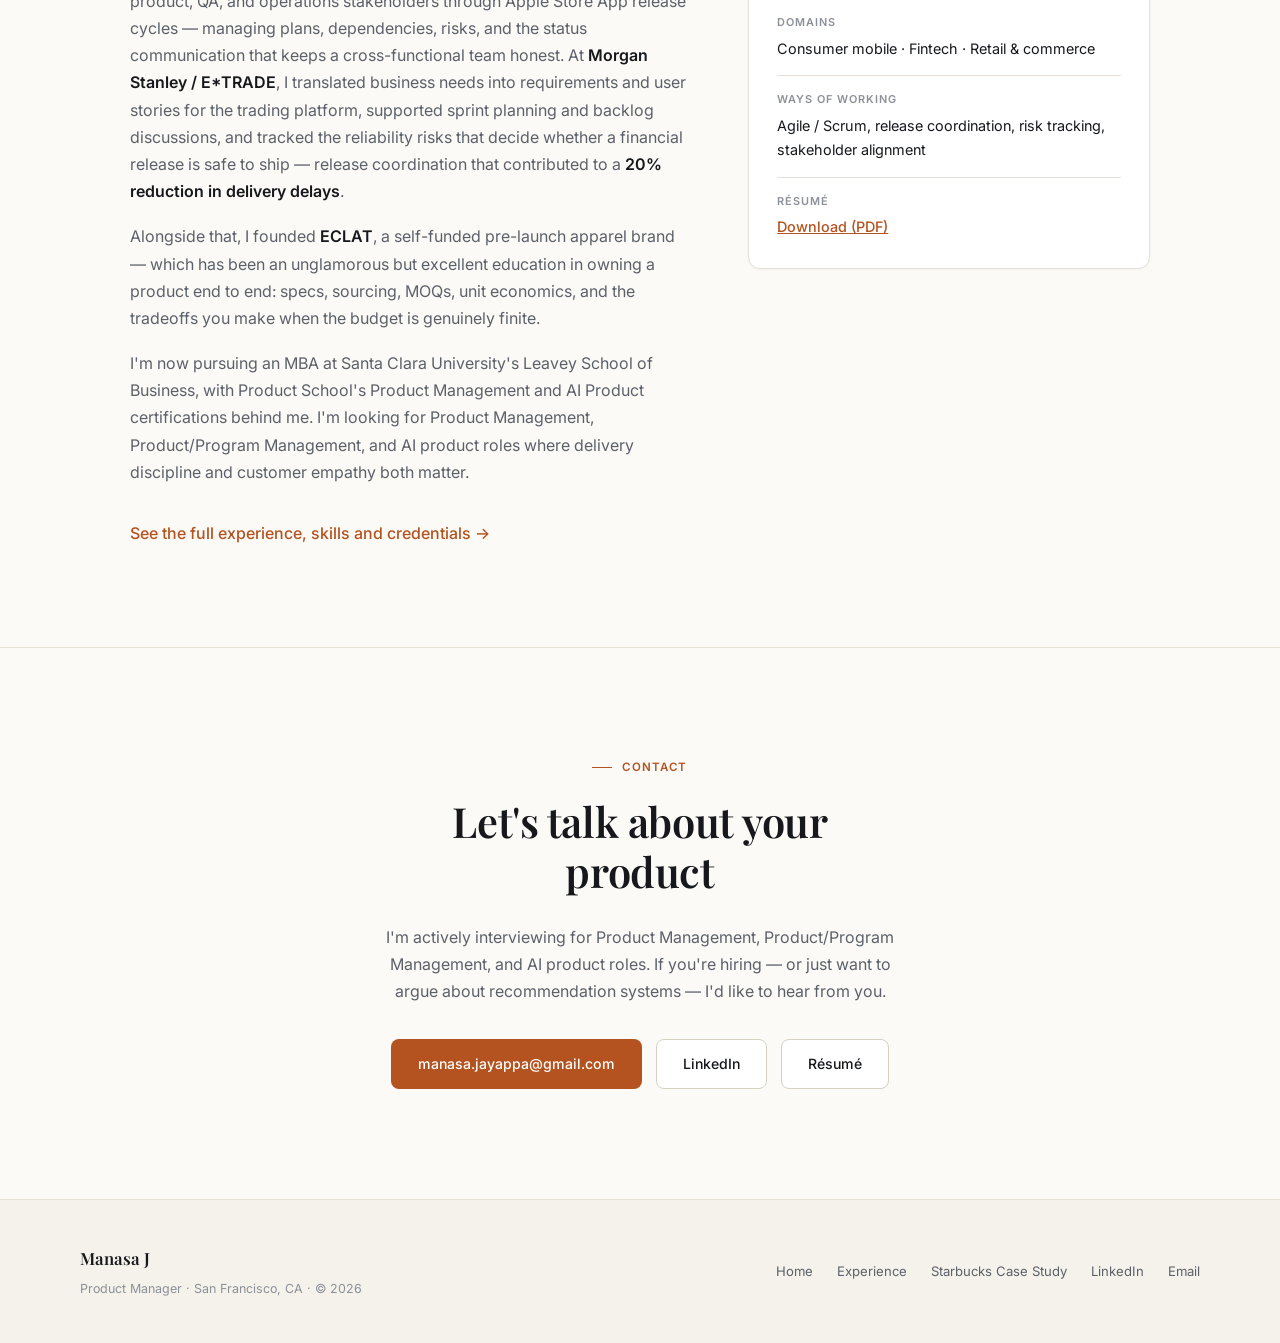
==== commit b4c33842: "Remove the About portrait Reverts the photo entirely: drops the figure from index.html, unwraps the " ====
--- a/index.html
+++ b/index.html
@@ -107,13 +107,7 @@
         matter.
       </p>
     </div>
-    <aside class="about-side">
-      <figure class="about-photo">
-        <img src="assets/img/manasa.jpg" width="600" height="800"
-             alt="Manasa J, Product Manager based in the San Francisco Bay Area"
-             decoding="async">
-      </figure>
-      <div class="about-facts">
+    <aside class="about-facts">
       <div class="fact">
         <div class="fact-label">Based in</div>
         <div class="fact-value">San Francisco Bay Area, California</div>
@@ -133,7 +127,6 @@
       <div class="fact">
         <div class="fact-label">Résumé</div>
         <div class="fact-value"><a href="assets/files/Manasa_Jayappa_Resume.pdf">Download (PDF)</a></div>
-      </div>
       </div>
     </aside>
   </div>
--- a/assets/css/style.css
+++ b/assets/css/style.css
@@ -314,16 +314,3 @@
   .stat-band { padding:34px 24px; }
   .stat-band-inner { grid-template-columns:1fr; gap:28px; }
 }
-
-/* ---------- About: portrait ---------- */
-.about-side { display:flex; flex-direction:column; gap:22px; }
-.about-photo { margin:0 0 0 auto; max-width:250px; border-radius:14px; overflow:hidden;
-  border:1px solid var(--border); background:var(--panel); box-shadow:0 1px 3px rgba(22,24,28,.04); }
-.about-photo img {
-  display:block; width:100%; height:auto; aspect-ratio:4/5;
-  object-fit:cover; object-position:center 32%;
-}
-@media (max-width:860px) {
-  .about-side { gap:26px; }
-  .about-photo { max-width:230px; margin:0; }
-}
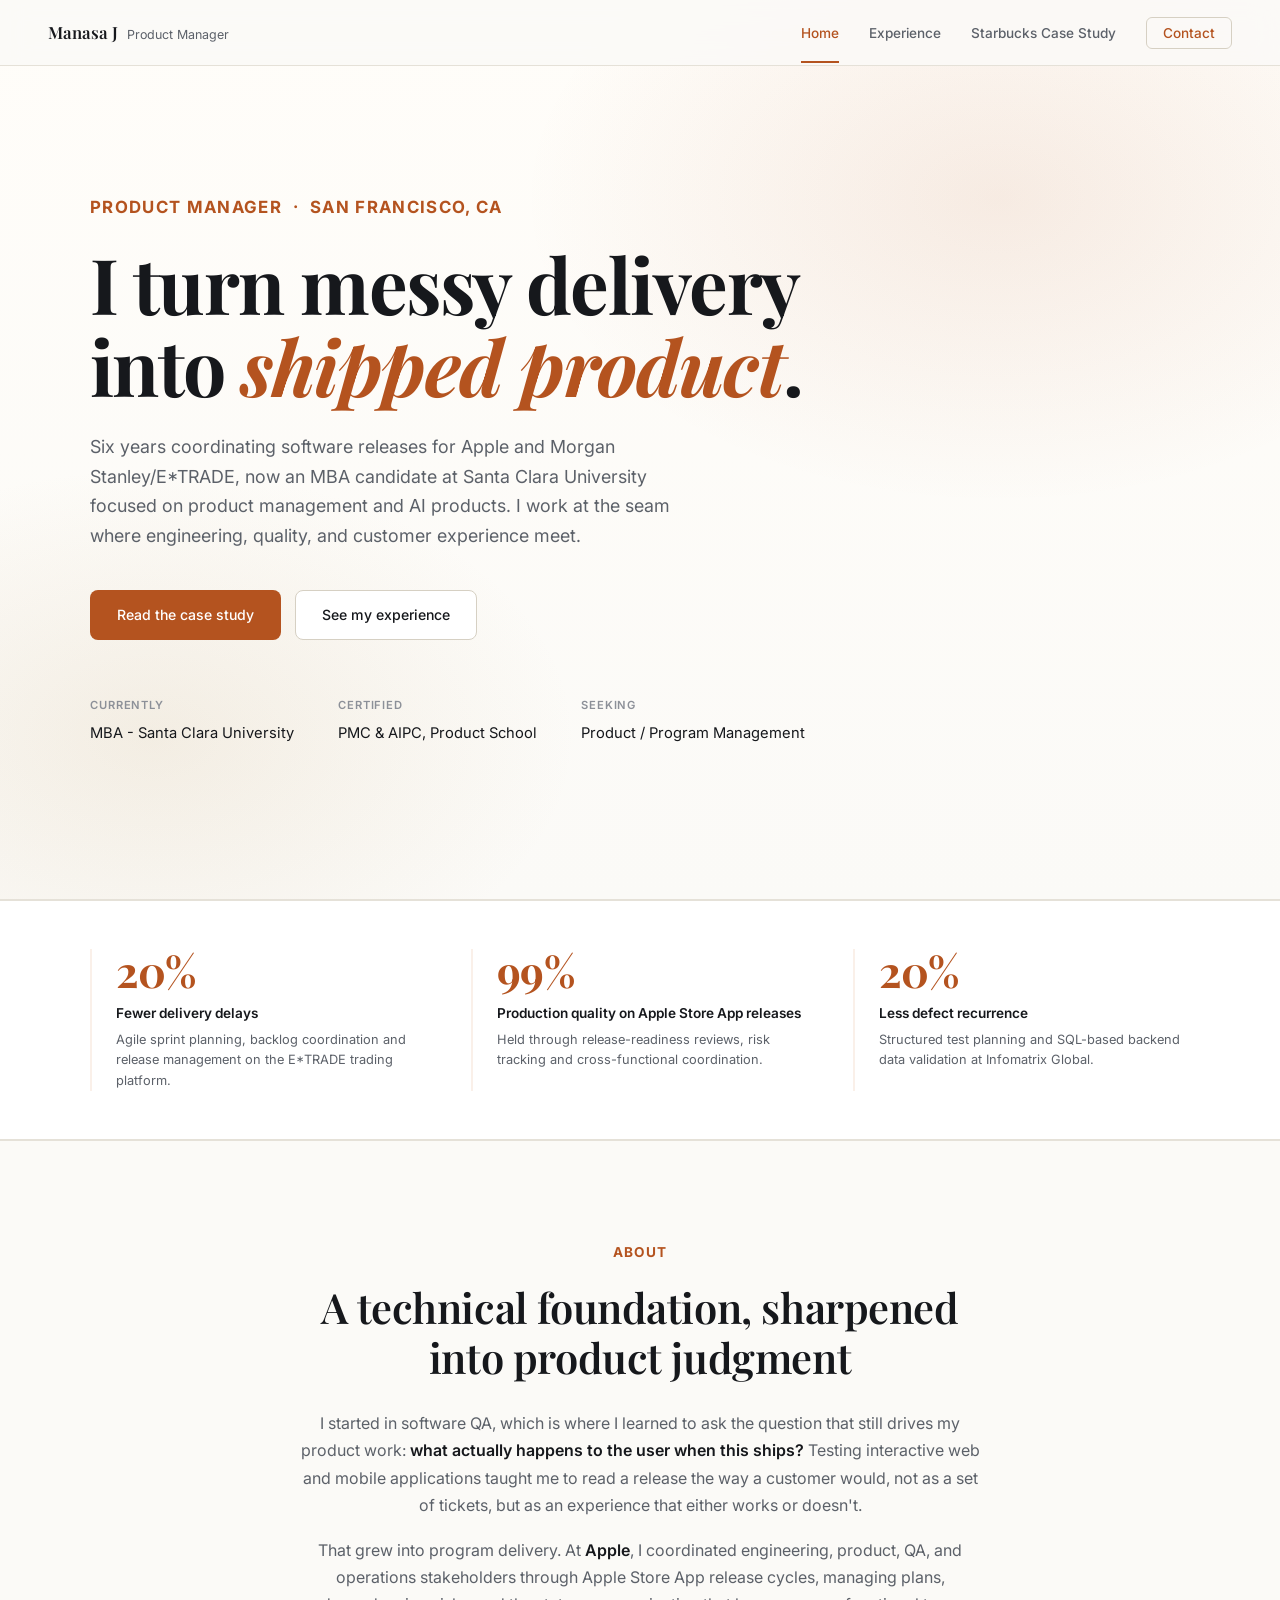
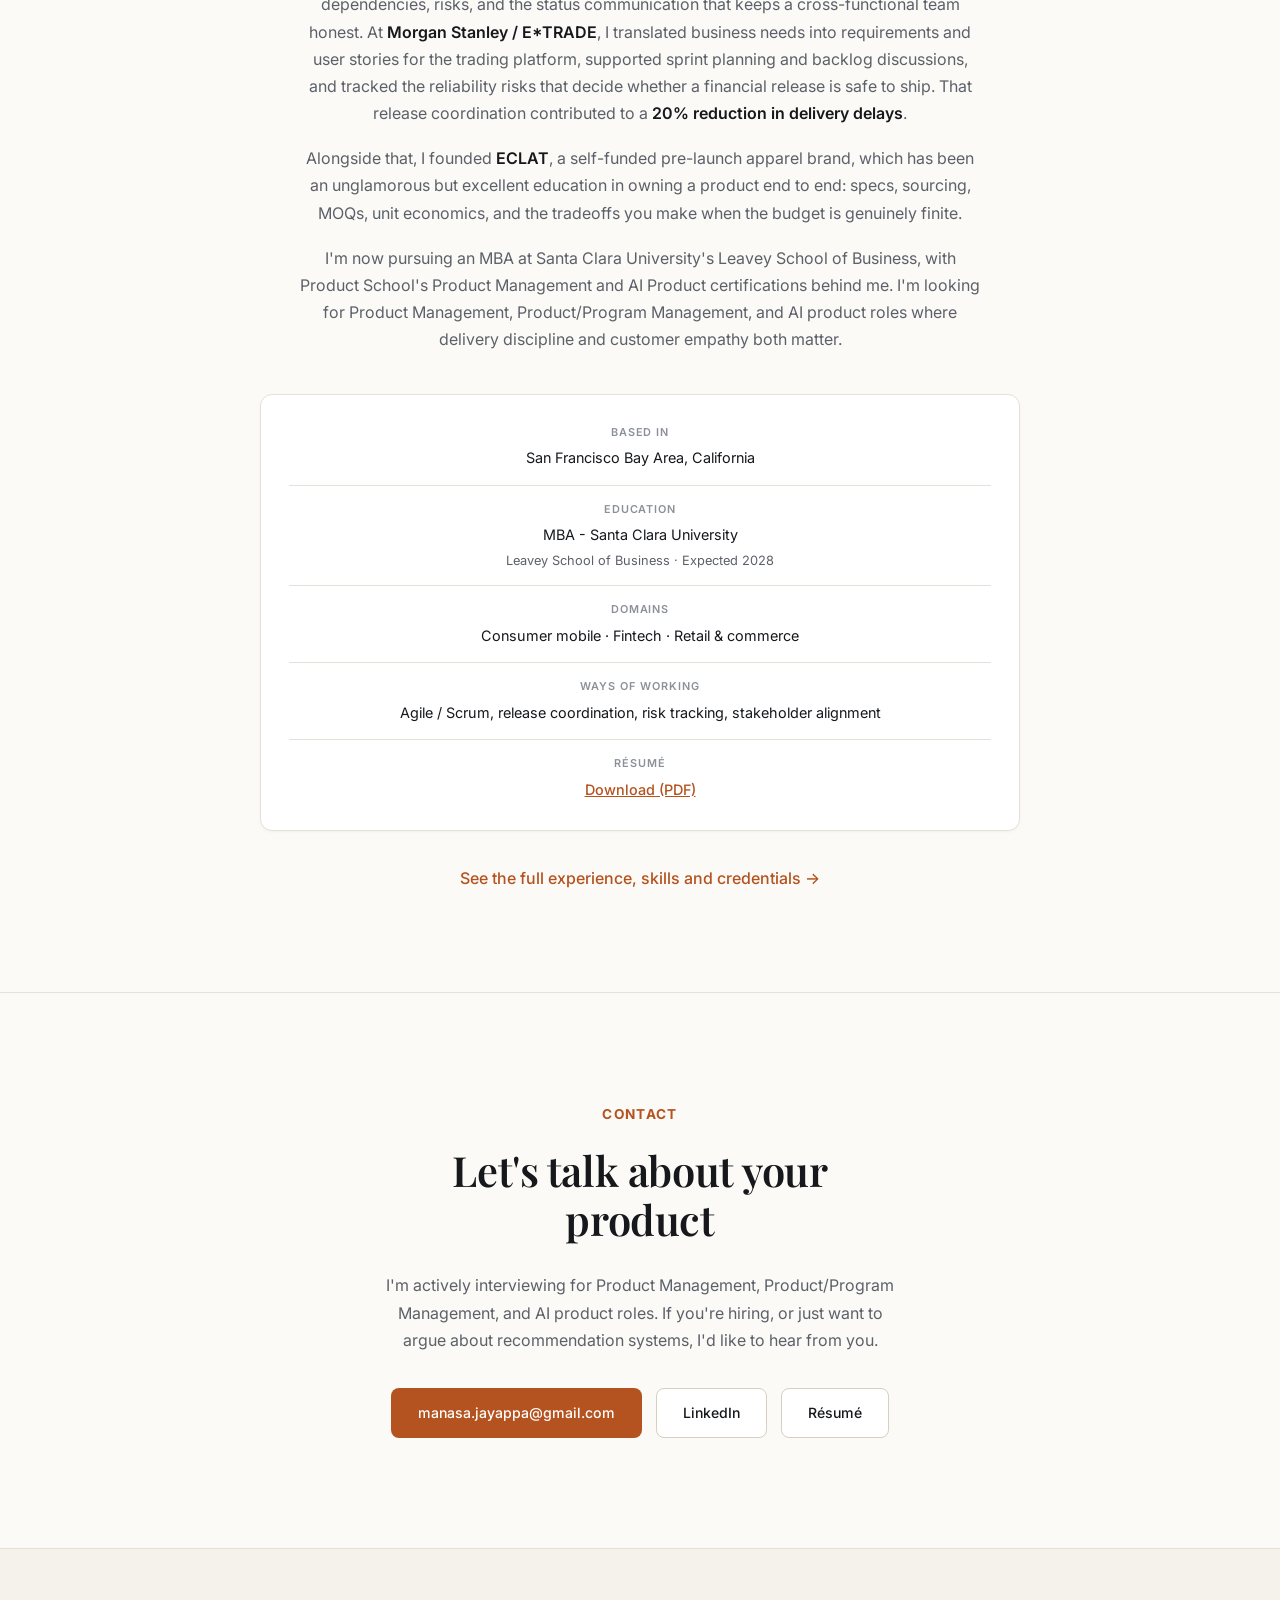
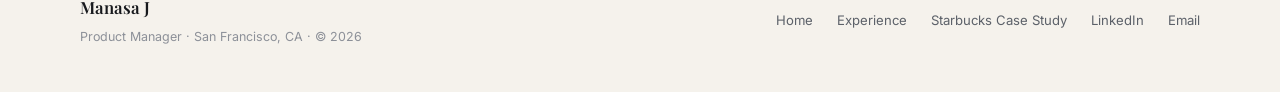
==== commit fb7612d9: "Drop the marker rules, embolden the labels, centre About - Remove the ::before rule from .hero-tag a" ====
--- a/index.html
+++ b/index.html
@@ -44,7 +44,7 @@
       <a class="btn btn-ghost" href="experience.html">See my experience</a>
     </div>
     <div class="hero-meta">
-      <div class="meta-item"><label>Currently</label><span>MBA — Santa Clara University</span></div>
+      <div class="meta-item"><label>Currently</label><span>MBA - Santa Clara University</span></div>
       <div class="meta-item"><label>Certified</label><span>PMC &amp; AIPC, Product School</span></div>
       <div class="meta-item"><label>Seeking</label><span>Product / Program Management</span></div>
     </div>
@@ -83,20 +83,20 @@
       <p>
         I started in software QA, which is where I learned to ask the question that still drives my product
         work: <strong>what actually happens to the user when this ships?</strong> Testing interactive web and
-        mobile applications taught me to read a release the way a customer would — not as a set of tickets,
+        mobile applications taught me to read a release the way a customer would, not as a set of tickets,
         but as an experience that either works or doesn't.
       </p>
       <p>
         That grew into program delivery. At <strong>Apple</strong>, I coordinated engineering, product, QA, and
-        operations stakeholders through Apple Store App release cycles — managing plans, dependencies, risks,
+        operations stakeholders through Apple Store App release cycles, managing plans, dependencies, risks,
         and the status communication that keeps a cross-functional team honest. At
         <strong>Morgan Stanley / E*TRADE</strong>, I translated business needs into requirements and user
         stories for the trading platform, supported sprint planning and backlog discussions, and tracked the
-        reliability risks that decide whether a financial release is safe to ship — release coordination that
+        reliability risks that decide whether a financial release is safe to ship. That release coordination
         contributed to a <strong>20% reduction in delivery delays</strong>.
       </p>
       <p>
-        Alongside that, I founded <strong>ECLAT</strong>, a self-funded pre-launch apparel brand — which has
+        Alongside that, I founded <strong>ECLAT</strong>, a self-funded pre-launch apparel brand, which has
         been an unglamorous but excellent education in owning a product end to end: specs, sourcing, MOQs,
         unit economics, and the tradeoffs you make when the budget is genuinely finite.
       </p>
@@ -114,7 +114,7 @@
       </div>
       <div class="fact">
         <div class="fact-label">Education</div>
-        <div class="fact-value">MBA — Santa Clara University<small>Leavey School of Business · Expected 2028</small></div>
+        <div class="fact-value">MBA - Santa Clara University<small>Leavey School of Business · Expected 2028</small></div>
       </div>
       <div class="fact">
         <div class="fact-label">Domains</div>
@@ -141,7 +141,7 @@
   <h2>Let's talk about your product</h2>
   <p>
     I'm actively interviewing for Product Management, Product/Program Management, and AI product roles.
-    If you're hiring — or just want to argue about recommendation systems — I'd like to hear from you.
+    If you're hiring, or just want to argue about recommendation systems, I'd like to hear from you.
   </p>
   <div class="contact-links">
     <a class="btn btn-primary" href="mailto:manasa.jayappa@gmail.com">manasa.jayappa@gmail.com</a>
--- a/assets/css/style.css
+++ b/assets/css/style.css
@@ -72,11 +72,10 @@
 .divider { border:none; border-top:1px solid var(--border); margin:0; }
 
 .section-marker {
-  font-size:.72rem; font-weight:600; letter-spacing:.1em; text-transform:uppercase;
+  font-size:.85rem; font-weight:700; letter-spacing:.1em; text-transform:uppercase;
   color:var(--accent); margin-bottom:18px;
   display:flex; align-items:center; gap:10px;
 }
-.section-marker::before { content:''; display:block; width:20px; height:1px; background:var(--accent); }
 
 h1,h2,h3 { font-family:var(--serif); color:var(--text); }
 h2 { font-size:clamp(1.8rem,3.5vw,2.6rem); font-weight:600; line-height:1.2; margin-bottom:28px; letter-spacing:-.01em; }
@@ -99,8 +98,7 @@
     linear-gradient(180deg, #FFFDF9 0%, var(--paper) 100%);
 }
 .hero-inner { position:relative; max-width:var(--maxw); margin:0 auto; width:100%; }
-.hero-tag { font-size:.78rem; font-weight:600; letter-spacing:.09em; text-transform:uppercase; color:var(--accent); margin-bottom:22px; }
-.hero-tag::before { content:''; display:inline-block; width:28px; height:1px; background:var(--accent); vertical-align:middle; margin-right:10px; }
+.hero-tag { font-size:1.05rem; font-weight:700; letter-spacing:.08em; text-transform:uppercase; color:var(--accent); margin-bottom:22px; }
 .hero h1 { font-size:clamp(2.6rem,6vw,4.8rem); font-weight:700; line-height:1.06; max-width:16ch; letter-spacing:-.02em; }
 .hero h1 em { font-style:italic; color:var(--accent); }
 .hero-sub { margin-top:26px; font-size:1.12rem; color:var(--muted); max-width:56ch; line-height:1.65; }
@@ -314,3 +312,15 @@
   .stat-band { padding:34px 24px; }
   .stat-band-inner { grid-template-columns:1fr; gap:28px; }
 }
+
+
+/* ---------- About: centred ---------- */
+#about { text-align:center; }
+#about .section-marker { justify-content:center; }
+#about h2 { max-width:26ch; margin-left:auto; margin-right:auto; }
+#about .about-grid {
+  grid-template-columns:1fr; gap:40px;
+  max-width:760px; margin-left:auto; margin-right:auto;
+}
+#about p { margin-left:auto; margin-right:auto; }
+#about .about-facts { text-align:center; }
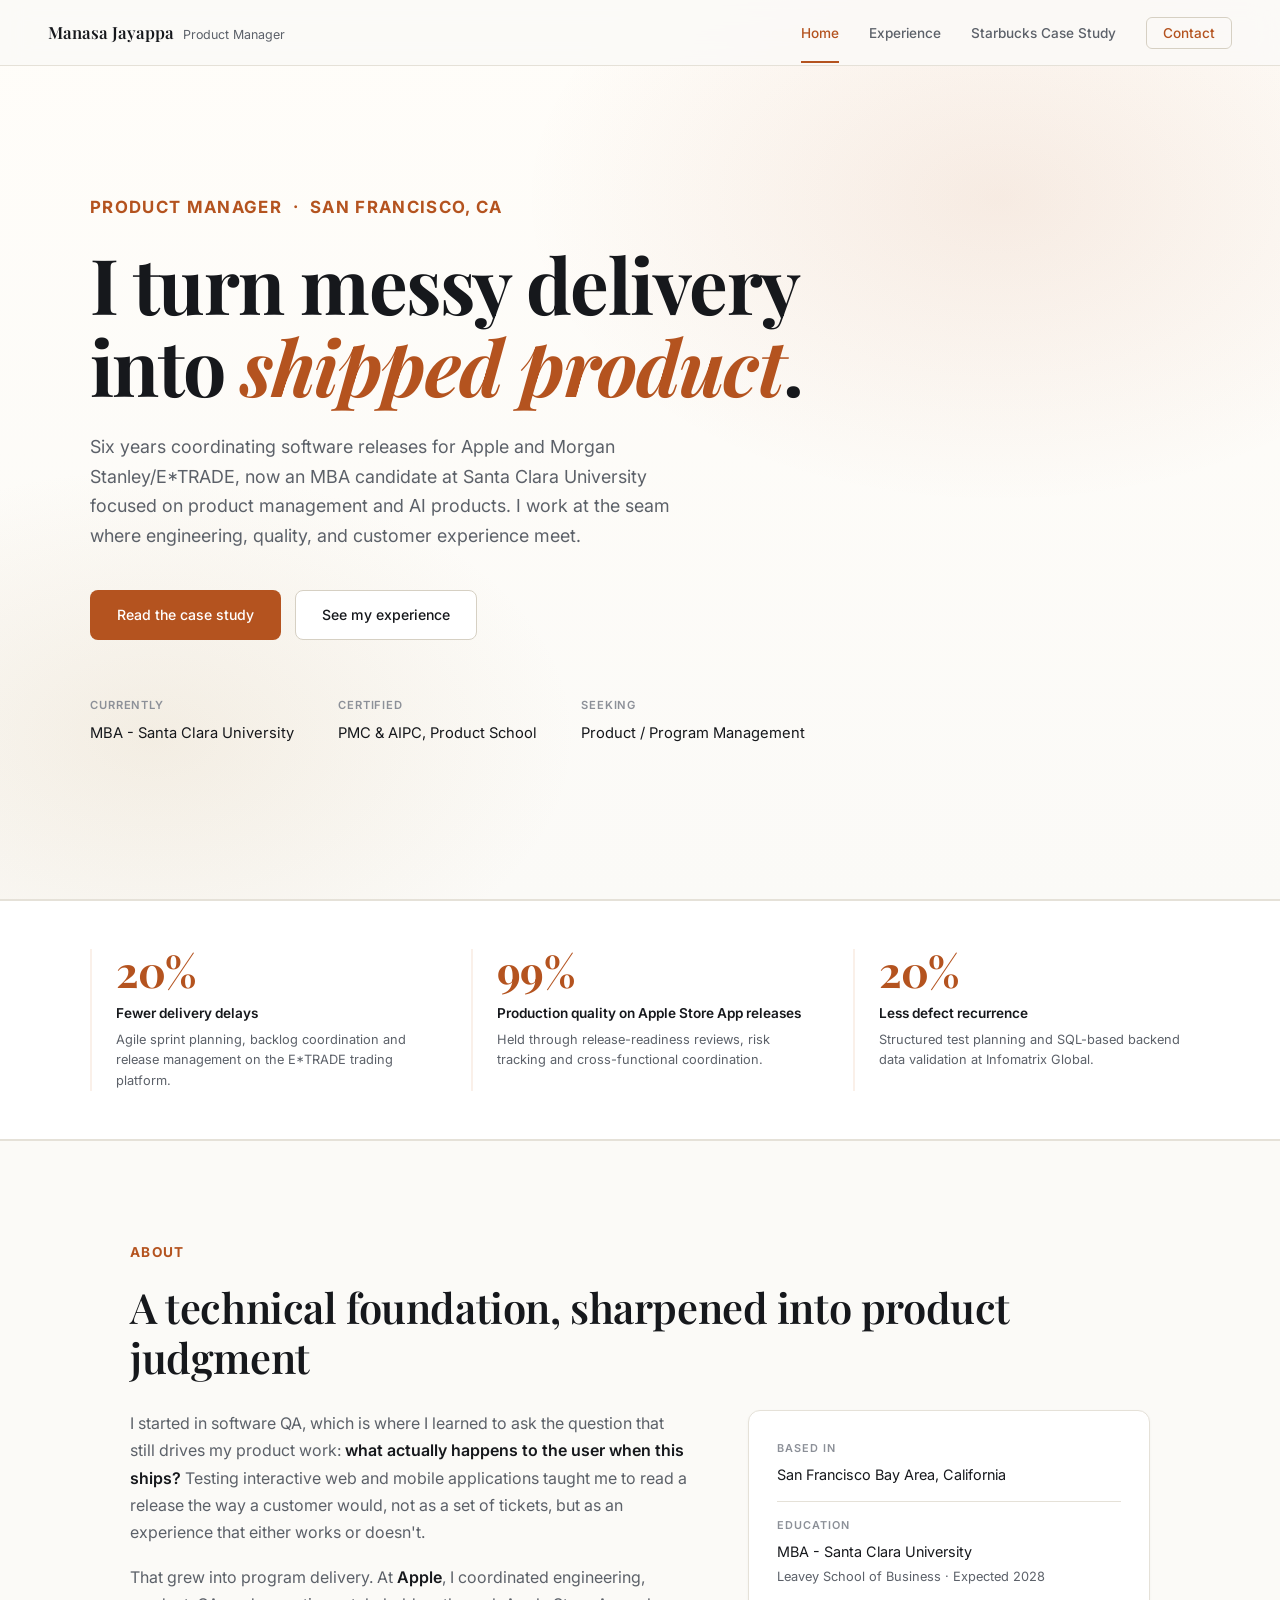
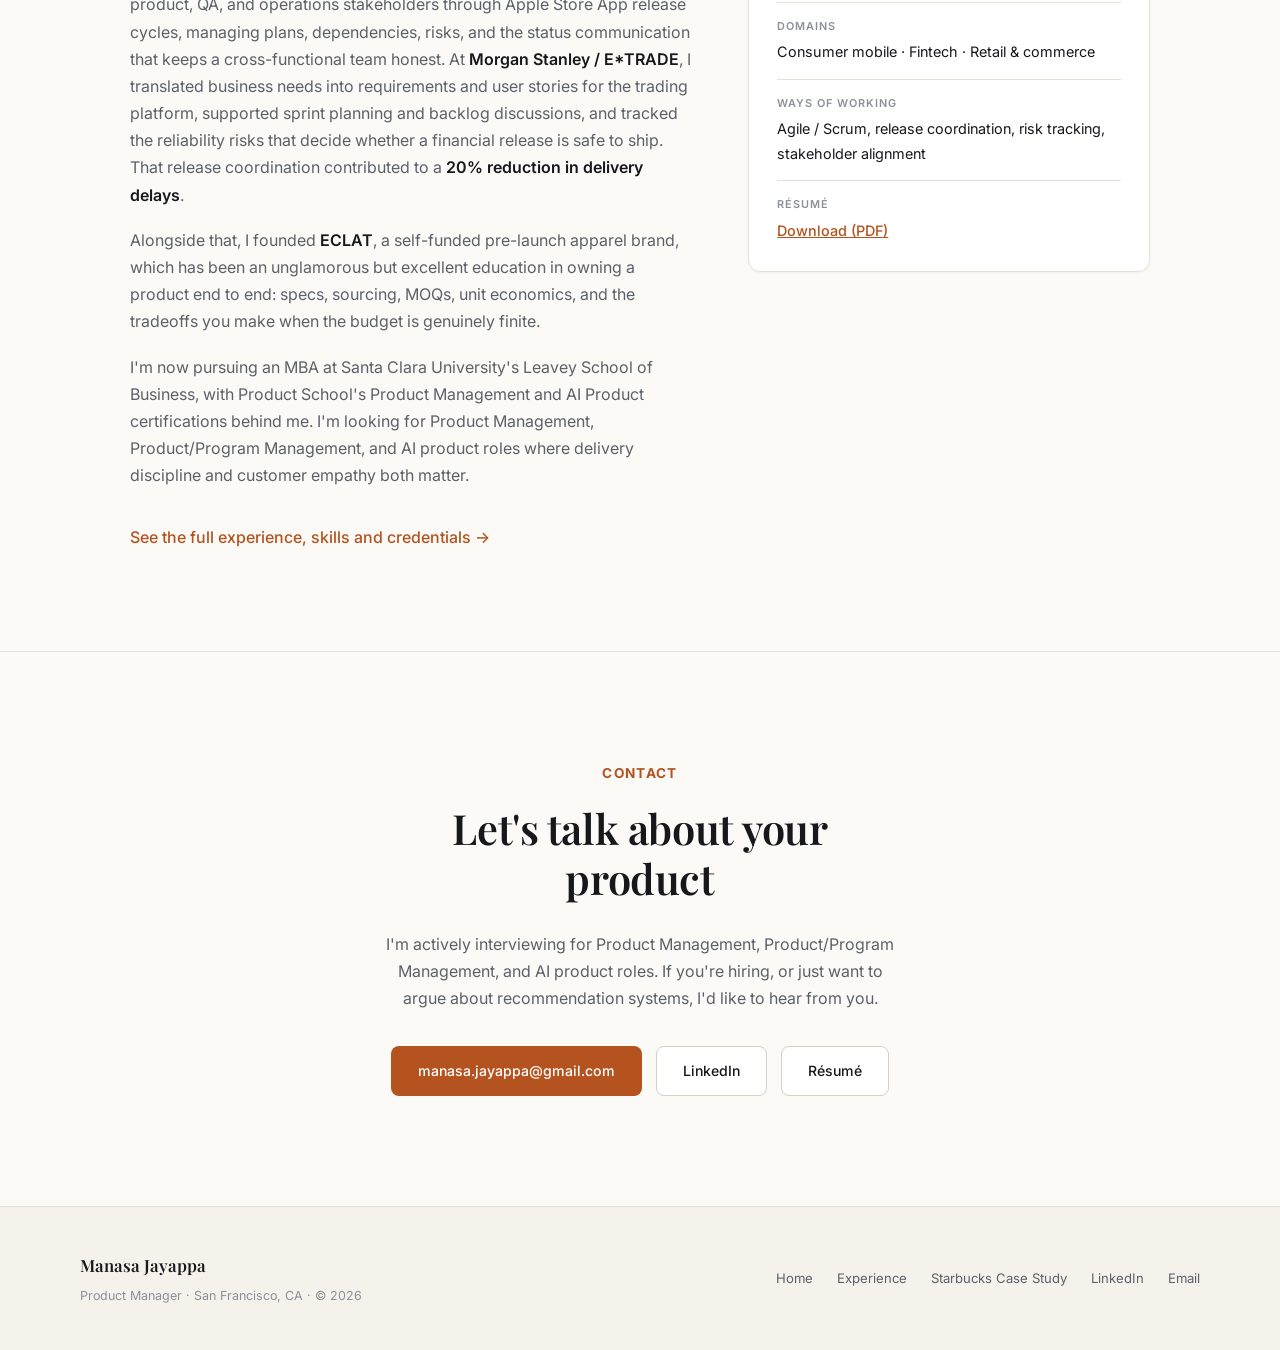
==== commit 8a0f32f9: "Use the full name, Manasa Jayappa, across the site 14 replacements: the nav brand and footer name on" ====
--- a/index.html
+++ b/index.html
@@ -4,9 +4,9 @@
 <meta charset="UTF-8">
 <meta name="viewport" content="width=device-width, initial-scale=1.0">
 <meta name="theme-color" content="#FBFAF7">
-<title>Manasa J — Product Manager Portfolio</title>
-<meta name="description" content="Product Manager portfolio of Manasa J — MBA candidate at Santa Clara University with program delivery experience across Apple and Morgan Stanley/E*TRADE. San Francisco, CA.">
-<meta property="og:title" content="Manasa J — Product Manager Portfolio">
+<title>Manasa Jayappa — Product Manager Portfolio</title>
+<meta name="description" content="Product Manager portfolio of Manasa Jayappa — MBA candidate at Santa Clara University with program delivery experience across Apple and Morgan Stanley/E*TRADE. San Francisco, CA.">
+<meta property="og:title" content="Manasa Jayappa — Product Manager Portfolio">
 <meta property="og:description" content="Program delivery at Apple and Morgan Stanley/E*TRADE, an MBA at Santa Clara University, and product case studies.">
 <meta property="og:type" content="website">
 <link rel="icon" href="data:image/svg+xml,%3Csvg xmlns='http://www.w3.org/2000/svg' viewBox='0 0 32 32'%3E%3Crect width='32' height='32' rx='7' fill='%23FBFAF7'/%3E%3Ctext x='16' y='23' font-family='Georgia,serif' font-size='20' font-weight='700' fill='%23B4531F' text-anchor='middle'%3EM%3C/text%3E%3C/svg%3E">
@@ -18,7 +18,7 @@
 <body>
 
 <nav class="nav">
-  <a class="nav-name" href="index.html">Manasa J<span>Product Manager</span></a>
+  <a class="nav-name" href="index.html">Manasa Jayappa<span>Product Manager</span></a>
   <button class="nav-toggle" aria-expanded="false" aria-label="Toggle navigation">Menu</button>
   <ul class="nav-links">
     <li><a href="index.html" class="current">Home</a></li>
@@ -152,7 +152,7 @@
 
 <footer class="site-footer">
   <div>
-    <div class="footer-name">Manasa J</div>
+    <div class="footer-name">Manasa Jayappa</div>
     <p class="footer-note">Product Manager · San Francisco, CA · &copy; <span data-year></span></p>
   </div>
   <div class="footer-links">
--- a/assets/css/style.css
+++ b/assets/css/style.css
@@ -313,14 +313,3 @@
   .stat-band-inner { grid-template-columns:1fr; gap:28px; }
 }
 
-
-/* ---------- About: centred ---------- */
-#about { text-align:center; }
-#about .section-marker { justify-content:center; }
-#about h2 { max-width:26ch; margin-left:auto; margin-right:auto; }
-#about .about-grid {
-  grid-template-columns:1fr; gap:40px;
-  max-width:760px; margin-left:auto; margin-right:auto;
-}
-#about p { margin-left:auto; margin-right:auto; }
-#about .about-facts { text-align:center; }
